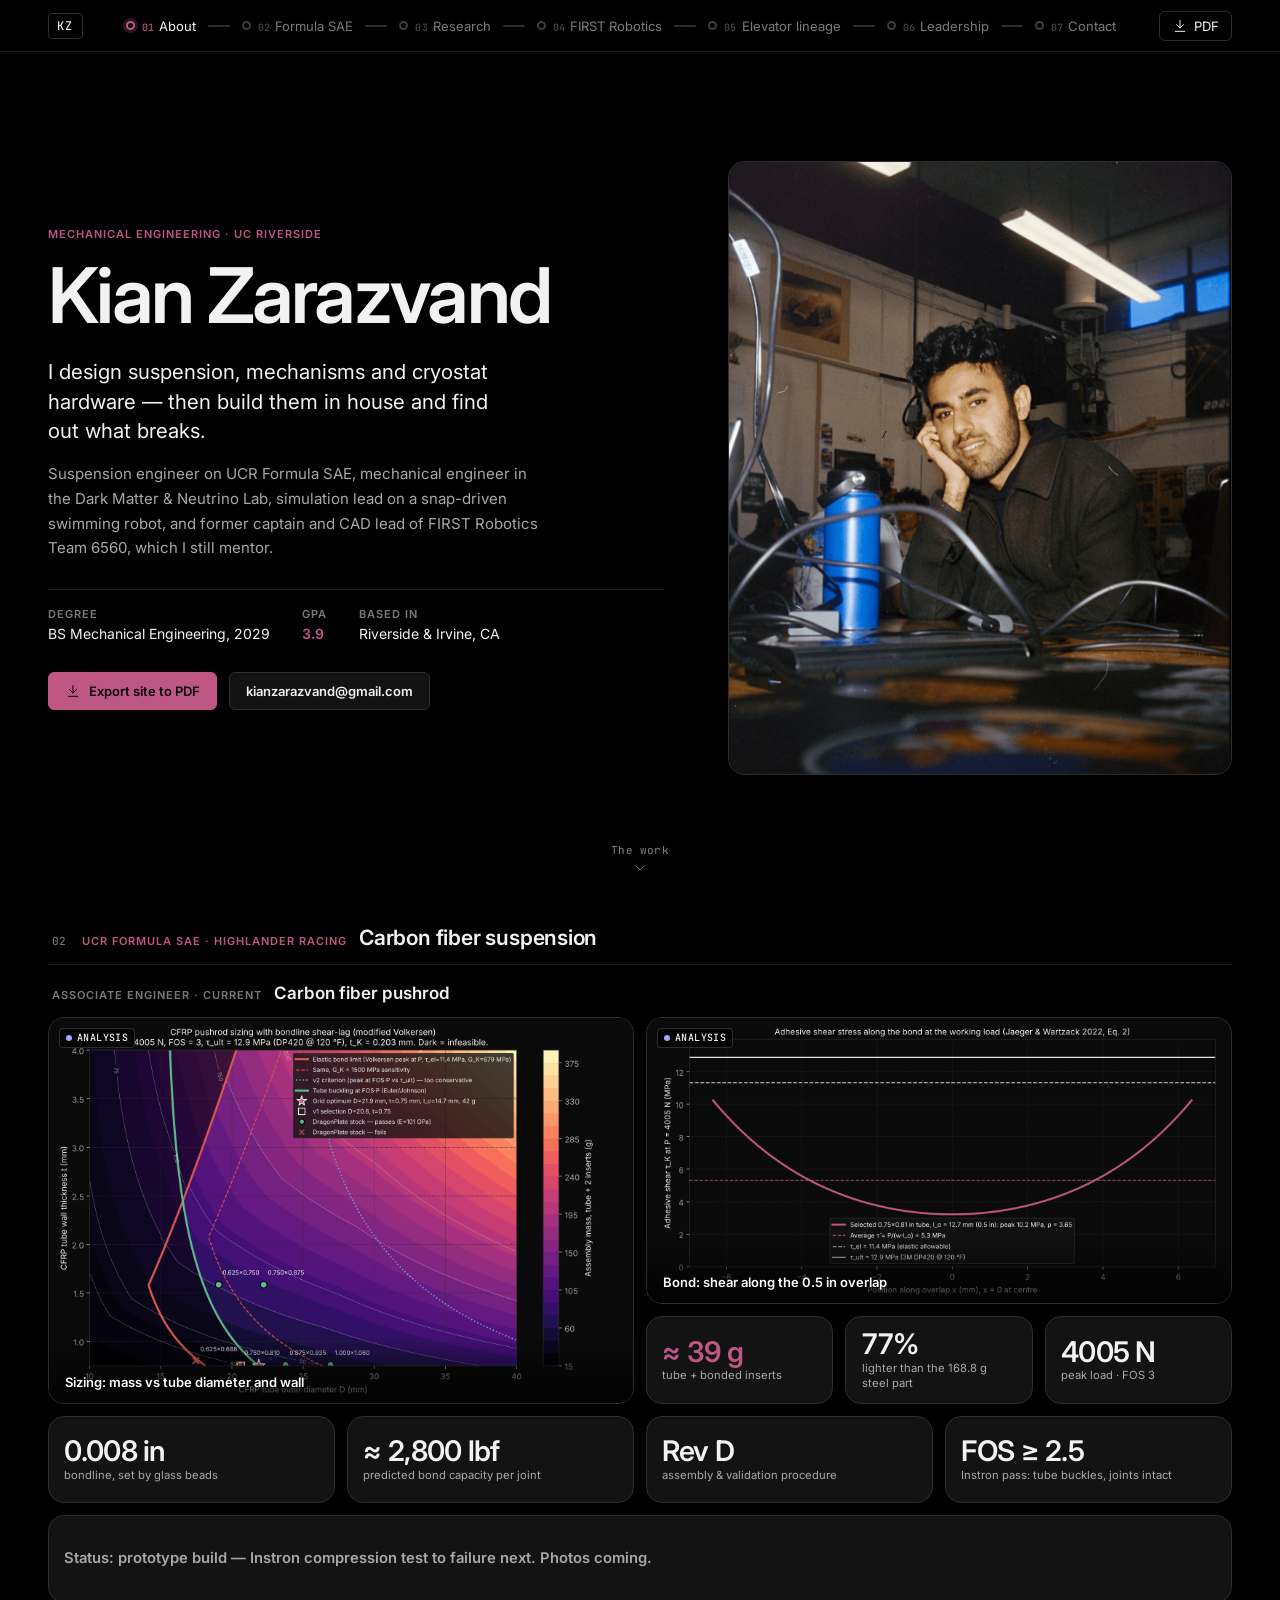
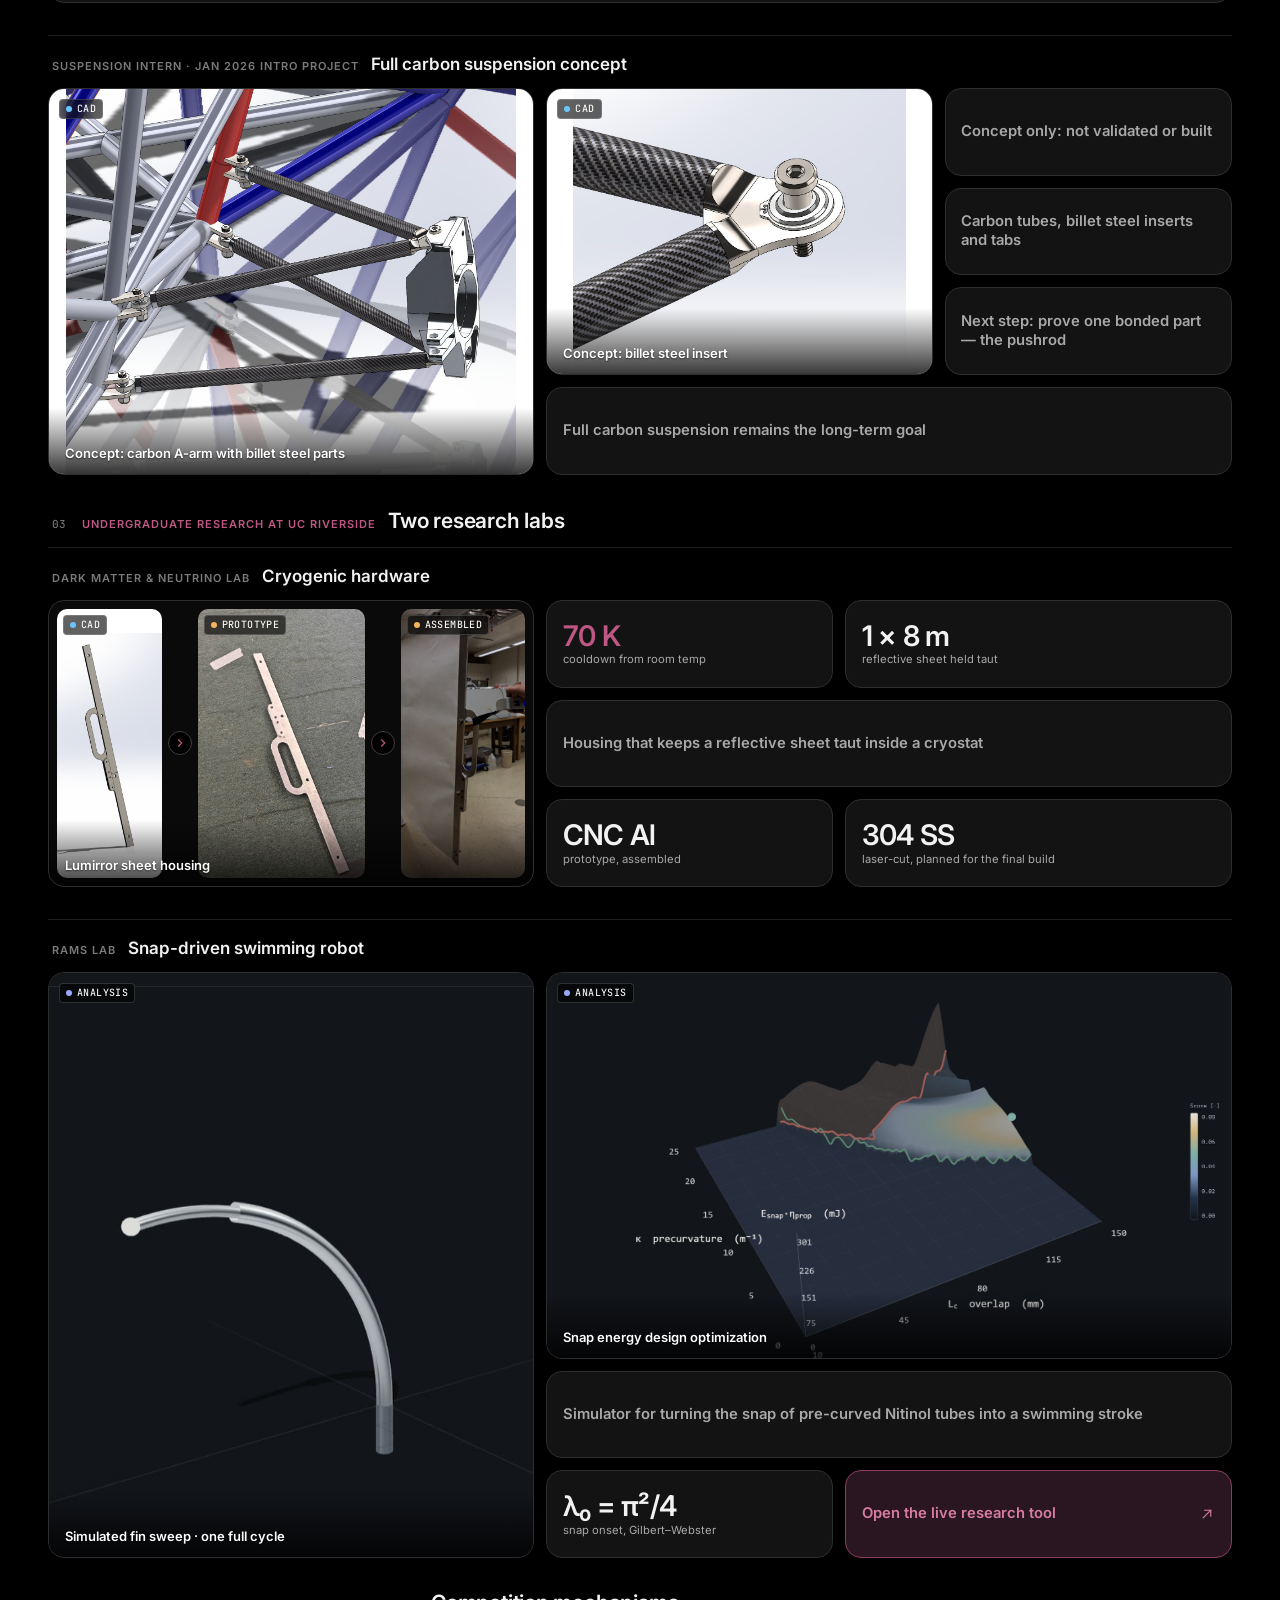
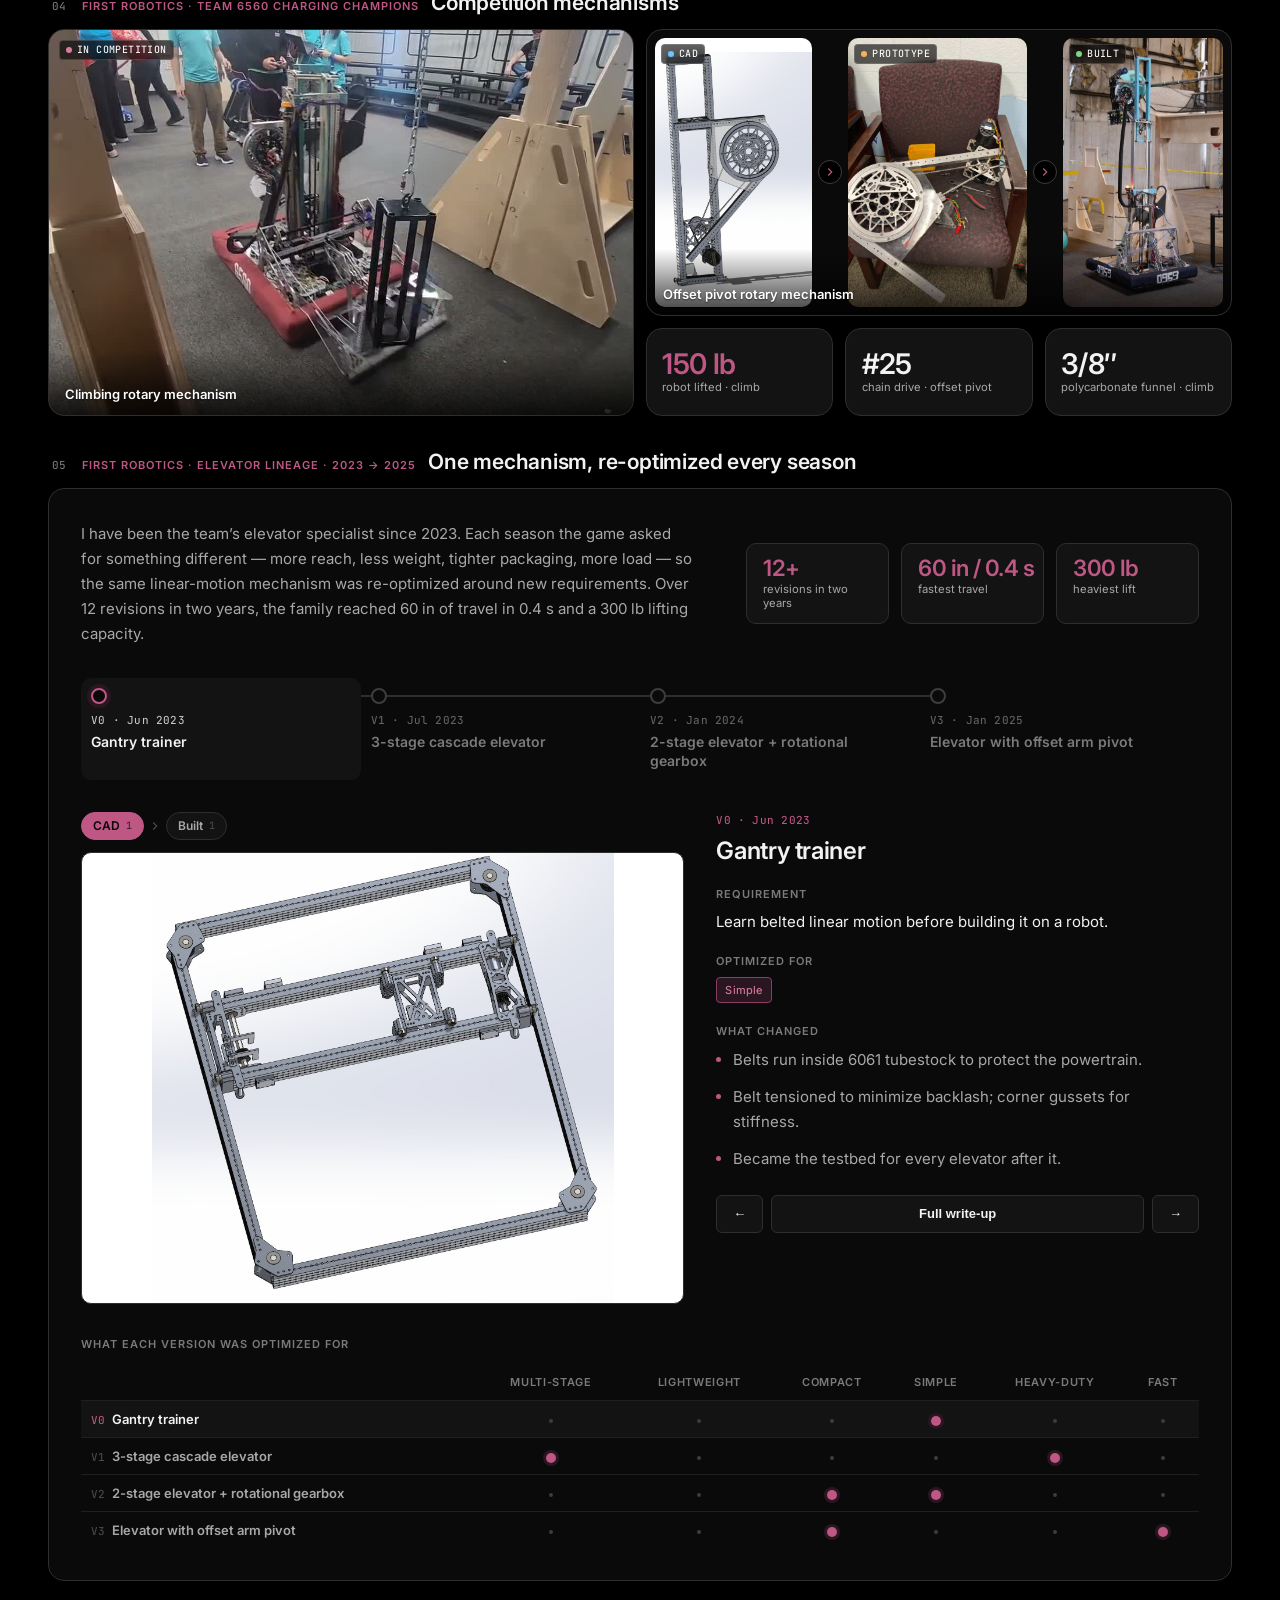
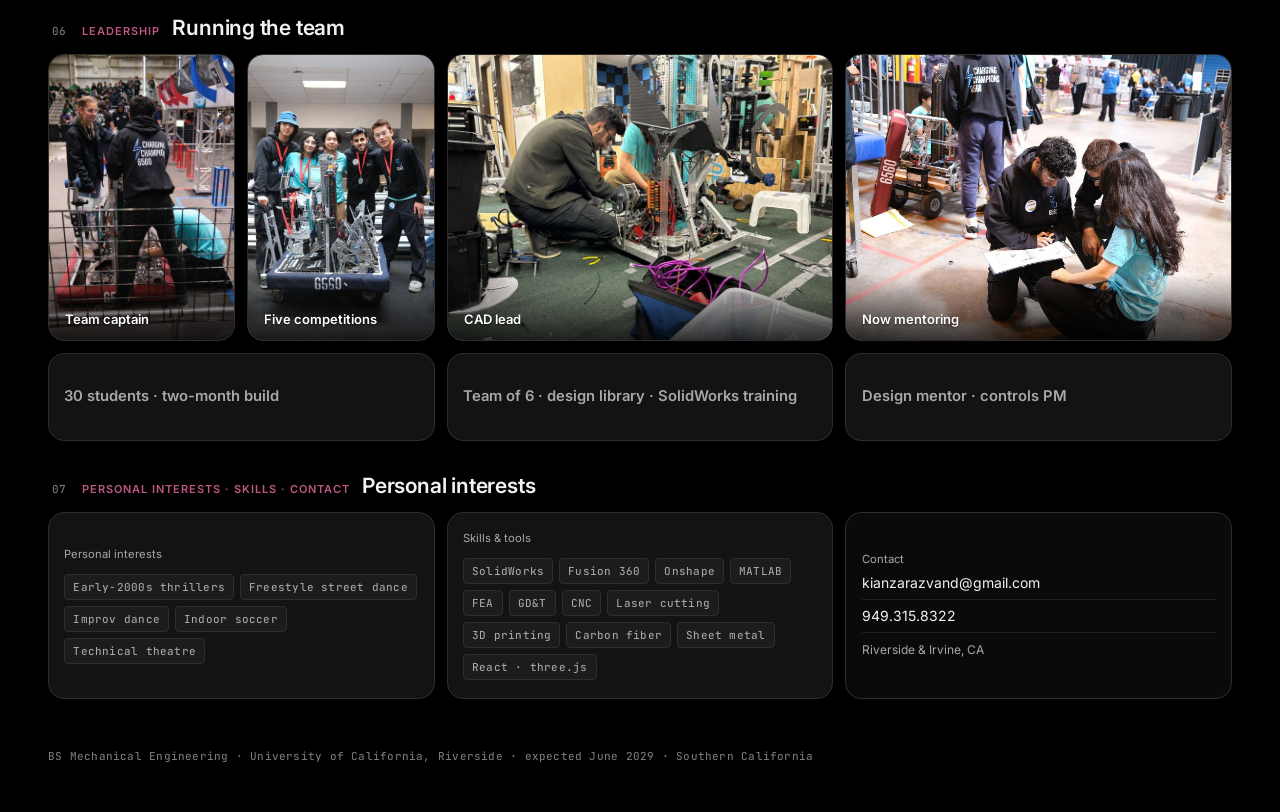
==== index.html @ f380195e "FSAE: separate the current pushrod from the intern concept - Pushrod (Associate Engineer, current) l" ====
<!doctype html>
<html lang="en">
<head>
<meta charset="utf-8">
<meta name="viewport" content="width=device-width, initial-scale=1">
<title>Kian Zarazvand — Mechanical Engineering</title>
<meta name="description" content="Mechanical engineering portfolio of Kian Zarazvand — Formula SAE suspension, FIRST Robotics mechanisms, cryostat hardware and concentric tube robot simulation.">
<meta property="og:title" content="Kian Zarazvand — Mechanical Engineering">
<meta property="og:description" content="Suspension, mechanisms and cryostat hardware, designed and built in house.">
<meta property="og:image" content="images/wigglegram.jpg">
<link rel="preconnect" href="https://fonts.googleapis.com">
<link rel="preconnect" href="https://fonts.gstatic.com" crossorigin>
<link rel="stylesheet" href="https://fonts.googleapis.com/css2?family=Inter:wght@400;450;600&family=JetBrains+Mono:wght@400;450&display=swap">
<link rel="stylesheet" href="styles.css?v=14">
</head>
<body>

<header class="nav">
  <a class="nav__brand mono" href="#top">KZ</a>
  <nav class="route" aria-label="Sections of this page">
    <ol class="route__stops" id="route-stops"></ol>
  </nav>
  <a class="nav__cta" href="Kian-Zarazvand-Portfolio.pdf" download>
    <svg class="icon" viewBox="0 0 24 24" aria-hidden="true"><path d="M12 4v11"/><path d="m7 10 5 5 5-5"/><path d="M5 20h14"/></svg>PDF
  </a>
</header>

<section class="intro" id="top">
  <div class="intro__text">
    <p class="eyebrow eyebrow--accent">Mechanical engineering · UC Riverside</p>
    <h1 class="display-xl">Kian Zarazvand</h1>
    <p class="intro__lead">I design suspension, mechanisms and cryostat hardware — then build them in house and find out what breaks.</p>
    <p class="intro__body">Suspension engineer on UCR Formula SAE, mechanical engineer in the Dark Matter &amp; Neutrino Lab, simulation lead on a snap-driven swimming robot, and former captain and CAD lead of FIRST Robotics Team 6560, which I still mentor.</p>
    <dl class="intro__facts">
      <div><dt>Degree</dt><dd>BS Mechanical Engineering, 2029</dd></div>
      <div><dt>GPA</dt><dd>3.9</dd></div>
      <div><dt>Based in</dt><dd>Riverside &amp; Irvine, CA</dd></div>
    </dl>
    <div class="intro__actions">
      <a class="btn btn--accent" href="Kian-Zarazvand-Portfolio.pdf" download>
        <svg class="icon" viewBox="0 0 24 24" aria-hidden="true"><path d="M12 4v11"/><path d="m7 10 5 5 5-5"/><path d="M5 20h14"/></svg>Export site to PDF
      </a>
      <a class="btn" href="mailto:kianzarazvand@gmail.com">kianzarazvand@gmail.com</a>
    </div>
  </div>
  <figure class="intro__photo">
    <img src="images/wigglegram.jpg" alt="Kian Zarazvand leaning on a lab bench in the team shop" fetchpriority="high">
  </figure>
  <a class="intro__scroll" href="#fsae" aria-label="Scroll to the work">
    <span class="mono">The work</span>
    <svg class="icon" viewBox="0 0 24 24" aria-hidden="true"><path d="m6 9 6 6 6-6"/></svg>
  </a>
</section>

<main class="page" id="boards"></main>

<footer class="footer mono">BS Mechanical Engineering · University of California, Riverside · expected June 2029 · Southern California</footer>

<div class="scrim" id="scrim" hidden>
  <div class="sheet" role="dialog" aria-modal="true" aria-labelledby="sheet-title">
    <button type="button" class="sheet__close" id="sheet-close" aria-label="Close">
      <svg class="icon" viewBox="0 0 24 24" aria-hidden="true"><path d="M6 6l12 12"/><path d="M18 6 6 18"/></svg>
    </button>
    <div class="sheet__head">
      <p class="eyebrow eyebrow--accent" id="sheet-eyebrow"></p>
      <h2 class="display-lg" id="sheet-title"></h2>
      <p class="mono sheet__meta" id="sheet-meta"></p>
    </div>
    <div class="gallery">
      <div class="media media--lg" id="sheet-media"></div>
      <div class="gallery__strip" id="sheet-thumbs" hidden></div>
      <p class="mono gallery__count" id="sheet-count"></p>
    </div>
    <p class="body sheet__lead" id="sheet-lead"></p>
    <a class="btn sheet__link" id="sheet-link" target="_blank" rel="noopener" hidden>Open the live tool<svg class="icon" viewBox="0 0 24 24" aria-hidden="true"><path d="M7 17 17 7"/><path d="M9 7h8v8"/></svg></a>
    <div class="sheet__cols">
      <div>
        <p class="eyebrow sheet__label" id="sheet-label-a">Design elements</p>
        <ul class="bullets" id="sheet-design"></ul>
      </div>
      <div>
        <p class="eyebrow sheet__label" id="sheet-label-b">Functionality</p>
        <ul class="bullets" id="sheet-function"></ul>
      </div>
    </div>
    <ul class="chips chips--footer" id="sheet-tags"></ul>
  </div>
</div>

<script src="data.js?v=14"></script>
<script src="script.js?v=14"></script>
</body>
</html>
---- styles.css ----
/* Vault — design tokens */
:root {
  --bg-000: #000000;
  --bg-100: #0a0a0a;
  --bg-200: #131313;
  --bg-300: #1c1c1c;
  --bg-400: #242424;
  --line-100: #1f1f1f;
  --line-200: #2e2e2e;
  --line-300: #3d3d3d;
  --ink-100: #f2f2f2;
  --ink-200: #a8a8a8;
  --ink-300: #7a7a7a;
  --ink-400: #4a4a4a;
  --accent-100: #be5784;
  --accent-200: #d77ca1;
  --accent-300: #8c3c60;
  --accent-050: #2a1620;
  --on-accent: #0b0409;

  --space-1: 4px;
  --space-2: 8px;
  --space-3: 12px;
  --space-4: 16px;
  --space-5: 24px;
  --space-6: 32px;
  --space-8: 48px;
  --space-10: 64px;

  --radius-sm: 4px;
  --radius-md: 6px;
  --radius-lg: 10px;
  --radius-xl: 16px;
  --radius-full: 999px;

  --shadow-pop: 0 8px 24px rgba(0, 0, 0, 0.6);

  --sans: Inter, ui-sans-serif, system-ui, -apple-system, "Segoe UI", sans-serif;
  --mono: "JetBrains Mono", ui-monospace, SFMono-Regular, Menlo, monospace;

  --nav-h: 52px;
  --gap: 12px;
  --cols: 12;
}

*, *::before, *::after { box-sizing: border-box; }

html { color-scheme: dark; scroll-behavior: smooth; scroll-padding-top: calc(var(--nav-h) + var(--space-4)); }

body {
  margin: 0;
  background: var(--bg-000);
  color: var(--ink-100);
  font-family: var(--sans);
  -webkit-font-smoothing: antialiased;
}

/* Type scale */
.display-xl { font-size: 56px; line-height: 58px; font-weight: 600; letter-spacing: -0.03em; margin: 0; }
.display-lg { font-size: 40px; line-height: 44px; font-weight: 600; letter-spacing: -0.025em; margin: 0; }
.h2 { font-size: 21px; line-height: 28px; font-weight: 600; letter-spacing: -0.01em; margin: 0; }
.body { font-size: 15px; line-height: 25px; font-weight: 400; margin: 0; }
.caption { font-size: 12px; line-height: 18px; color: var(--ink-200); margin: 0; }
.mono { font-family: var(--mono); font-size: 11px; line-height: 16px; font-weight: 450; letter-spacing: 0.02em; }

.eyebrow {
  font-size: 11px;
  line-height: 16px;
  font-weight: 600;
  letter-spacing: 0.09em;
  text-transform: uppercase;
  color: var(--ink-300);
  margin: 0;
}
.eyebrow--accent { color: var(--accent-100); }

a { color: var(--accent-100); }
a:hover { color: var(--accent-200); }

:is(a, button):focus-visible {
  outline: none;
  box-shadow: 0 0 0 2px var(--accent-100);
}

/* Nav */
.nav {
  position: sticky;
  top: 0;
  z-index: 40;
  height: var(--nav-h);
  display: flex;
  align-items: center;
  gap: var(--space-5);
  padding: 0 var(--space-8);
  background: rgba(0, 0, 0, 0.82);
  backdrop-filter: blur(12px);
  -webkit-backdrop-filter: blur(12px);
  border-bottom: 1px solid var(--line-100);
}
.nav__brand {
  color: var(--ink-100);
  text-decoration: none;
  font-size: 12px;
  letter-spacing: 0.12em;
  border: 1px solid var(--line-200);
  border-radius: var(--radius-sm);
  padding: var(--space-1) var(--space-2);
  flex-shrink: 0;
}
.nav__brand:hover { color: var(--accent-200); border-color: var(--line-300); }
.nav__links { display: flex; gap: var(--space-1); overflow-x: auto; scrollbar-width: none; flex: 1; }
.nav__links::-webkit-scrollbar { display: none; }
.nav__link {
  font-size: 13px;
  line-height: 20px;
  color: var(--ink-200);
  text-decoration: none;
  padding: var(--space-1) var(--space-3);
  border-radius: var(--radius-md);
  white-space: nowrap;
  transition: background 120ms ease-out, color 120ms ease-out;
}
.nav__link:hover { color: var(--ink-100); background: var(--bg-300); }
.nav__link[aria-current="true"] { color: var(--ink-100); background: var(--bg-200); }
.nav__cta {
  font-size: 13px;
  line-height: 20px;
  color: var(--ink-100);
  text-decoration: none;
  padding: var(--space-1) var(--space-3);
  border: 1px solid var(--line-200);
  border-radius: var(--radius-md);
  flex-shrink: 0;
}
.nav__cta:hover { color: var(--ink-100); border-color: var(--accent-100); }


/* Intro — the front page is just the About: text and the wigglegram,
   filling the first screen. The bento boards start below the fold. */
.intro {
  position: relative;
  min-height: calc(100svh - var(--nav-h));
  max-width: 1500px;
  margin: 0 auto;
  padding: var(--space-8) var(--space-8) var(--space-10);
  display: grid;
  grid-template-columns: minmax(0, 1.1fr) minmax(0, 0.9fr);
  align-items: center;
  gap: var(--space-10);
}
.intro__text { display: flex; flex-direction: column; gap: var(--space-4); max-width: 620px; }
.intro .display-xl { font-size: clamp(44px, 6vw, 84px); line-height: 0.98; letter-spacing: -0.035em; }
.intro__lead { margin: var(--space-2) 0 0; font-size: clamp(18px, 1.6vw, 22px); line-height: 1.45; color: var(--ink-100); max-width: 34ch; }
.intro__body { margin: 0; font-size: 15px; line-height: 1.65; color: var(--ink-200); max-width: 56ch; }
.intro__facts {
  display: flex;
  flex-wrap: wrap;
  gap: var(--space-2) var(--space-6);
  margin: var(--space-3) 0 0;
  padding-top: var(--space-4);
  border-top: 1px solid var(--line-100);
}
.intro__facts dt { font-size: 11px; line-height: 16px; letter-spacing: 0.09em; text-transform: uppercase; color: var(--ink-300); font-weight: 600; }
.intro__facts dd { margin: 2px 0 0; font-size: 14px; line-height: 20px; }
.intro__facts div:nth-child(2) dd { color: var(--accent-100); font-weight: 600; }
.intro__actions { display: flex; flex-wrap: wrap; gap: var(--space-3); margin-top: var(--space-3); }

.intro__photo {
  margin: 0;
  justify-self: end;
  width: 100%;
  max-width: 520px;
  aspect-ratio: 1151 / 1400;
  max-height: calc(100svh - var(--nav-h) - 2 * var(--space-8));
  border: 1px solid var(--line-200);
  border-radius: var(--radius-xl);
  overflow: hidden;
  background: var(--bg-200);
}
.intro__photo img { width: 100%; height: 100%; object-fit: cover; display: block; }

.intro__scroll {
  position: absolute;
  left: 50%;
  bottom: var(--space-5);
  transform: translateX(-50%);
  display: flex;
  flex-direction: column;
  align-items: center;
  gap: 2px;
  color: var(--ink-300);
  text-decoration: none;
}
.intro__scroll:hover { color: var(--ink-100); }
.intro__scroll .icon { stroke: currentColor; animation: nudge 1.8s ease-in-out infinite; }
@keyframes nudge { 0%, 100% { transform: none; } 50% { transform: translateY(4px); } }

.btn {
  display: inline-flex;
  align-items: center;
  gap: var(--space-2);
  font-size: 13px;
  line-height: 20px;
  font-weight: 600;
  color: var(--ink-100);
  text-decoration: none;
  padding: var(--space-2) var(--space-4);
  border: 1px solid var(--line-200);
  border-radius: var(--radius-md);
  background: var(--bg-200);
  transition: background 120ms ease-out, border-color 120ms ease-out;
}
.btn:hover { color: var(--ink-100); background: var(--bg-300); border-color: var(--line-300); }
.btn--accent { background: var(--accent-100); border-color: var(--accent-100); color: var(--on-accent); }
.btn--accent:hover { background: var(--accent-200); border-color: var(--accent-200); color: var(--on-accent); }
.btn--accent .icon { stroke: var(--on-accent); }
.nav__cta { display: inline-flex; align-items: center; gap: 6px; }


/* Route — a map of the whole page in the header. Every stop is labeled and
   joined by a line; passed stops fill with the accent, the current one is
   bright. It reads as stops on one scroll, not separate pages. */
.nav { justify-content: space-between; }
.route { flex: 1; min-width: 0; display: flex; justify-content: center; }
.route__stops {
  display: flex;
  align-items: center;
  list-style: none;
  margin: 0;
  padding: 0 var(--space-1);
  overflow-x: auto;
  scrollbar-width: none;
  max-width: 100%;
}
.route__stops::-webkit-scrollbar { display: none; }
/* when the line doesn't fit, it scrolls sideways — fade the edges to show it */
.route__stops.is-overflowing {
  -webkit-mask-image: linear-gradient(to right, transparent, #000 16px, #000 calc(100% - 28px), transparent);
          mask-image: linear-gradient(to right, transparent, #000 16px, #000 calc(100% - 28px), transparent);
}
@media (max-width: 1100px) {
  .route__stops li + li::before { width: 14px; margin: 0 5px; }
}
.route__stops li { display: flex; align-items: center; flex-shrink: 0; }
/* connector from the previous stop */
.route__stops li + li::before {
  content: "";
  width: 22px;
  height: 2px;
  margin: 0 8px;
  border-radius: 2px;
  background: var(--line-200);
  transition: background 200ms ease-out;
}
.route__stops li.is-passed + li.is-passed::before { background: var(--accent-100); }
.route__stop {
  display: flex;
  align-items: center;
  gap: 7px;
  padding: 6px 4px;
  border-radius: var(--radius-md);
  color: var(--ink-300);
  text-decoration: none;
  white-space: nowrap;
  transition: color 160ms ease-out;
}
.route__stop:hover { color: var(--ink-100); }
.route__dot {
  width: 9px;
  height: 9px;
  flex-shrink: 0;
  border-radius: var(--radius-full);
  border: 2px solid var(--line-300);
  background: var(--bg-000);
  transition: border-color 160ms ease-out, background 160ms ease-out, box-shadow 160ms ease-out;
}
.is-passed .route__dot { border-color: var(--accent-100); background: var(--accent-100); }
.route__stop[aria-current] { color: var(--ink-100); }
.route__stop[aria-current] .route__dot { background: var(--bg-000); box-shadow: 0 0 0 3px var(--accent-050); }
.route__label { display: flex; align-items: baseline; gap: 5px; font-size: 13px; line-height: 20px; }
.route__num { font-size: 10px; color: var(--ink-400); }
.route__stop[aria-current] .route__num { color: var(--accent-100); }

.board__num { color: var(--ink-300); margin-right: var(--space-1); }

/* Page and boards */
.page {
  padding: var(--space-5) var(--space-8) var(--space-8);
  max-width: 1500px;
  margin: 0 auto;
  display: flex;
  flex-direction: column;
  gap: var(--space-6);
}

.board { container-type: inline-size; scroll-margin-top: calc(var(--nav-h) + var(--space-3)); }
.board__head {
  display: flex;
  align-items: baseline;
  gap: var(--space-3);
  padding: 0 var(--space-1) var(--space-3);
}

/* The bento: square cells, 12 across; tiles span --w × --h cells. */
.bento {
  display: grid;
  grid-template-columns: repeat(var(--cols), minmax(0, 1fr));
  grid-auto-rows: calc((100cqw - (var(--cols) - 1) * var(--gap)) / var(--cols));
  grid-auto-flow: dense;
  gap: var(--gap);
}

.tile {
  grid-column: span var(--w);
  grid-row: span var(--h);
  position: relative;
  overflow: hidden;
  min-width: 0;
  min-height: 0;
  border: 1px solid var(--line-200);
  border-radius: var(--radius-xl);
  background: var(--bg-200);
  color: inherit;
  font: inherit;
  text-align: left;
  padding: 0;
  margin: 0;
  transition: border-color 120ms ease-out, transform 160ms ease-out;
}
button.tile { cursor: pointer; }
button.tile:hover { border-color: var(--line-300); transform: translateY(-1px); }
button.tile:active { transform: none; }

/* Image tiles — the image fills the tile; tile spans are chosen to match its
   aspect ratio, and CAD renders use contain on white so nothing is clipped. */
.tile--img img, .tile__video {
  position: absolute;
  inset: 0;
  width: 100%;
  height: 100%;
  object-fit: cover;
  display: block;
}
.tile__label {
  position: absolute;
  left: 0; right: 0; bottom: 0;
  padding: 36px var(--space-4) var(--space-3);
  font-size: 13px;
  line-height: 18px;
  font-weight: 600;
  color: #fff;
  background: linear-gradient(to top, rgba(0, 0, 0, 0.78), rgba(0, 0, 0, 0));
  text-shadow: 0 1px 2px rgba(0, 0, 0, 0.6);
  pointer-events: none;
}
.media__play {
  position: absolute;
  inset: 0;
  margin: auto;
  width: 44px;
  height: 44px;
  padding: 11px 9px 11px 13px;
  border-radius: var(--radius-full);
  background: rgba(0, 0, 0, 0.66);
  border: 1px solid rgba(255, 255, 255, 0.25);
  fill: #fff;
  pointer-events: none;
}

/* Text-ish tiles */
.tile--stat, .tile--text, .tile--chips, .tile--contact, .tile--name {
  display: flex;
  flex-direction: column;
  justify-content: center;
  padding: clamp(8px, 1.3cqw, 16px);
  gap: 2px;
}
.tile__figure {
  font-size: clamp(22px, 2.4cqw, 40px);
  line-height: 1.05;
  font-weight: 600;
  letter-spacing: -0.025em;
  white-space: nowrap;
}
.tile--accent .tile__figure { color: var(--accent-100); }
.tile__caption { font-size: clamp(11px, 0.95cqw, 12px); line-height: 1.3; color: var(--ink-200); }
.tile--text > span {
  font-size: clamp(13px, 1.25cqw, 17px);
  line-height: 1.3;
  font-weight: 600;
  color: var(--ink-200);
}
.tile--chips { gap: var(--space-3); }
.tile--chips .chips { gap: 6px; }

.tile--name {
  background: var(--bg-100);
  padding: var(--space-6);
  gap: var(--space-3);
}
.tile--name .display-xl { font-size: clamp(30px, 4.2cqw, 60px); line-height: 1.02; }
.tile__line { color: var(--ink-200); max-width: 44ch; font-size: clamp(13px, 1.1cqw, 15px); line-height: 1.55; }

.tile--contact { background: var(--bg-100); }
.tile--contact a {
  font-size: 14px;
  line-height: 20px;
  color: var(--ink-100);
  text-decoration: none;
  border-bottom: 1px solid var(--line-100);
  padding: 4px 0 6px;
  word-break: break-word;
}
.tile--contact a:hover { color: var(--accent-200); }
.tile--contact .caption { padding-top: 6px; }

/* Chips */
.chips { display: flex; flex-wrap: wrap; gap: var(--space-2); list-style: none; margin: 0; padding: 0; font-family: var(--mono); }
.chip {
  font-size: 11px;
  line-height: 16px;
  font-weight: 450;
  letter-spacing: 0.02em;
  color: var(--ink-200);
  background: var(--bg-200);
  border: 1px solid var(--line-200);
  padding: var(--space-1) var(--space-2);
  border-radius: var(--radius-sm);
}
.tile--chips .chip { background: var(--bg-300); }
.chips--footer { margin-top: var(--space-6); padding-top: var(--space-4); border-top: 1px solid var(--line-100); }

.footer {
  max-width: 1500px;
  margin: 0 auto;
  padding: 0 var(--space-8) var(--space-8);
  color: var(--ink-300);
}

/* Modal media */
.media {
  position: relative;
  border: 1px solid var(--line-100);
  border-radius: var(--radius-lg);
  background: var(--bg-000);
  display: flex;
  flex-direction: column;
  align-items: center;
  justify-content: center;
  gap: var(--space-2);
  overflow: hidden;
}
.media--lg { min-height: 240px; max-height: 62vh; aspect-ratio: 16 / 10; margin-top: var(--space-5); }
.media--lg img, .media--lg video { width: 100%; height: 100%; object-fit: contain; display: block; background: var(--bg-000); }
.media__glyph { width: 36px; height: 36px; fill: none; stroke: var(--ink-400); stroke-width: 1.5; stroke-linecap: square; }
.media__label { font-family: var(--mono); font-size: 11px; line-height: 16px; letter-spacing: 0.02em; color: var(--ink-300); text-align: center; }

/* Modal */
.scrim {
  position: fixed;
  inset: 0;
  background: rgba(0, 0, 0, 0.72);
  display: flex;
  align-items: center;
  justify-content: center;
  padding: var(--space-8);
  z-index: 50;
}
.scrim[hidden] { display: none; }

.sheet {
  position: relative;
  width: 86%;
  max-width: 1040px;
  max-height: 88vh;
  overflow-y: auto;
  background: var(--bg-100);
  border: 1px solid var(--line-200);
  border-radius: var(--radius-xl);
  box-shadow: var(--shadow-pop);
  padding: 40px;
  animation: pop 200ms ease-out;
}
@keyframes pop {
  from { opacity: 0; transform: translateY(4px); }
  to { opacity: 1; transform: none; }
}
@media (prefers-reduced-motion: reduce) {
  html { scroll-behavior: auto; }
  .sheet { animation: none; }
  .tile, .nav__link, .route__dot, .route__stop, .route__stops li::before { transition: none; }
  .intro__scroll .icon { animation: none; }
}

.sheet__close {
  position: sticky;
  top: 0;
  float: right;
  margin: -8px -8px 0 0;
  width: 34px;
  height: 34px;
  border-radius: var(--radius-md);
  border: 1px solid var(--line-200);
  background: var(--bg-200);
  display: flex;
  align-items: center;
  justify-content: center;
  cursor: pointer;
  z-index: 2;
}
.sheet__close:hover { background: var(--bg-300); border-color: var(--line-300); }
.icon { width: 16px; height: 16px; fill: none; stroke: var(--ink-100); stroke-width: 1.5; stroke-linecap: square; }

.sheet__head { padding-right: var(--space-8); }
.sheet__head .display-lg { margin-top: var(--space-3); }
.sheet__meta { margin: var(--space-2) 0 0; color: var(--ink-300); }
.sheet__lead { margin-top: var(--space-5); max-width: 72ch; }
.sheet__cols { display: grid; grid-template-columns: 1fr 1fr; gap: var(--space-6); margin-top: var(--space-6); }
.sheet__label { padding-bottom: var(--space-2); border-bottom: 1px solid var(--line-100); }

/* Gallery */
.gallery__strip { display: flex; gap: var(--space-2); margin-top: var(--space-3); overflow-x: auto; padding-bottom: var(--space-1); scrollbar-width: thin; }
.gallery__strip[hidden] { display: none; }
.thumb {
  position: relative;
  flex: 0 0 auto;
  width: 92px;
  height: 64px;
  padding: 0;
  border: 1px solid var(--line-200);
  border-radius: var(--radius-md);
  background: var(--bg-000);
  overflow: hidden;
  cursor: pointer;
  opacity: 0.6;
  transition: opacity 120ms ease-out, border-color 120ms ease-out;
}
.thumb img { width: 100%; height: 100%; object-fit: cover; display: block; }
.thumb .media__play { width: 24px; height: 24px; padding: 6px 4px 6px 7px; }
.thumb:hover { opacity: 1; border-color: var(--line-300); }
.thumb[aria-current="true"] { opacity: 1; border-color: var(--accent-100); }
.gallery__count { margin: var(--space-2) 0 0; color: var(--ink-400); }

.bullets { list-style: none; margin: var(--space-3) 0 0; padding: 0; display: flex; flex-direction: column; gap: var(--space-3); }
.bullets li { display: flex; gap: var(--space-3); align-items: flex-start; font-size: 15px; line-height: 25px; color: var(--ink-200); }
.bullets li::before {
  content: "";
  width: 5px; height: 5px;
  border-radius: var(--radius-full);
  background: var(--accent-100);
  margin-top: 10px;
  flex-shrink: 0;
}

/* Stage chips — every photo is labeled with where it sits in the
   engineering process: Analysis · CAD · Prototype · Built · In competition. */
.stage {
  display: inline-flex;
  align-items: center;
  gap: 5px;
  font-family: var(--mono);
  font-size: 10px;
  line-height: 14px;
  font-weight: 450;
  letter-spacing: 0.04em;
  text-transform: uppercase;
  color: #fff;
  background: rgba(0, 0, 0, 0.62);
  border: 1px solid rgba(255, 255, 255, 0.16);
  padding: 2px 6px;
  border-radius: var(--radius-sm);
  backdrop-filter: blur(6px);
  -webkit-backdrop-filter: blur(6px);
  white-space: nowrap;
  pointer-events: none;
}
.stage::before { content: ""; width: 6px; height: 6px; border-radius: 50%; background: var(--stage-c, #fff); }
.stage--analysis  { --stage-c: #9aa7ff; }
.stage--cad       { --stage-c: #6cc4ff; }
.stage--prototype { --stage-c: #f2b45a; }
.stage--built     { --stage-c: #7fd38a; }
.stage--field     { --stage-c: var(--accent-200); }
.stage--corner { position: absolute; top: 10px; left: 10px; z-index: 2; }

/* Process tile — a mechanism's progression, left to right. Each step's width
   follows its image's aspect ratio, so steps sit at equal height uncropped. */
.tile--process { background: var(--bg-100); }
.process {
  position: absolute;
  inset: 8px 8px 8px 8px;
  display: flex;
  gap: 18px;
}
.process__step {
  position: relative;
  flex-basis: 0;
  min-width: 0;
  border-radius: 10px;
  overflow: hidden;
  background: var(--bg-000);
}
.process__step.is-white { background: #fff; }
.process__step img { position: absolute; inset: 0; width: 100%; height: 100%; object-fit: cover; display: block; }
.process__step.is-white img { object-fit: contain; }
.process__step .stage { position: absolute; top: 6px; left: 6px; }
.process__step.is-pending {
  background: repeating-linear-gradient(135deg, var(--bg-200) 0 8px, var(--bg-100) 8px 16px);
  border: 1px dashed var(--line-300);
}
.process__pending {
  position: absolute;
  inset: auto 8px 44px 8px;
  display: flex;
  flex-direction: column;
  gap: 2px;
  font-size: 12px;
  line-height: 16px;
  color: var(--ink-200);
}
.process__pending .mono { font-size: 10px; color: var(--ink-300); text-transform: uppercase; letter-spacing: 0.06em; }
.process__arrow {
  position: relative;
  flex: 0 0 0;
  align-self: center;
  z-index: 2;
}
.process__arrow svg {
  position: absolute;
  top: 0;
  left: 0;
  transform: translate(-50%, -50%);
  width: 24px;
  height: 24px;
  padding: 4px;
  border-radius: 50%;
  background: var(--bg-000);
  border: 1px solid var(--line-300);
  fill: none;
  stroke: var(--accent-100);
  stroke-width: 2;
}
.tile--process .tile__label { border-radius: 0 0 var(--radius-xl) var(--radius-xl); }
button.tile--process:hover .process__arrow svg { border-color: var(--accent-100); }

/* Labeled groups inside one board (e.g. two labs under Research) */
.subgroup + .subgroup { margin-top: var(--space-6); }
.subgroup__head { display: flex; align-items: baseline; gap: var(--space-3); padding: 0 var(--space-1) var(--space-3); border-top: 1px solid var(--line-100); padding-top: var(--space-4); }
.subgroup:first-child .subgroup__head { border-top: 0; padding-top: 0; }
.subgroup__title { margin: 0; font-size: 17px; line-height: 24px; font-weight: 600; }

/* Link tile — opens an external page */
.tile--link { flex-direction: row; align-items: center; justify-content: space-between; gap: var(--space-3); text-decoration: none; background: var(--accent-050); border-color: var(--accent-300); }
.tile--link > span { color: var(--accent-200); }
.tile--link .icon { stroke: var(--accent-200); width: 18px; height: 18px; }
a.tile--link:hover { border-color: var(--accent-100); transform: translateY(-1px); }
.sheet__link { margin-top: var(--space-4); }
.sheet__link[hidden] { display: none; }
.sheet__link .icon { width: 14px; height: 14px; }

/* Elevator lineage */
.lineage {
  border: 1px solid var(--line-200);
  border-radius: var(--radius-xl);
  background: var(--bg-100);
  padding: var(--space-6);
  display: flex;
  flex-direction: column;
  gap: var(--space-6);
}
.lineage__top { display: grid; grid-template-columns: minmax(0, 1.4fr) minmax(0, 1fr); gap: var(--space-6); align-items: center; }
.lineage__intro { color: var(--ink-200); max-width: 68ch; }
.lineage__stats { display: grid; grid-template-columns: repeat(3, minmax(0, 1fr)); gap: var(--gap); }
.lineage__stat {
  display: flex; flex-direction: column; gap: 2px;
  padding: var(--space-3) var(--space-4);
  border: 1px solid var(--line-200);
  border-radius: var(--radius-lg);
  background: var(--bg-200);
}
.lineage__stat .tile__figure { font-size: clamp(18px, 1.9cqw, 28px); color: var(--accent-100); }

/* version scrubber */
.lineage__track {
  list-style: none;
  margin: 0;
  padding: 0;
  display: grid;
  grid-template-columns: repeat(4, minmax(0, 1fr));
  position: relative;
}
.lineage__track li { position: relative; display: flex; }
.lineage__track li + li::before {          /* connector to previous version */
  content: "";
  position: absolute;
  top: 17px;
  right: calc(100% - 17px);
  width: 100%;
  height: 2px;
  background: var(--line-200);
}
.lineage__track li.is-passed + li.is-passed::before { background: var(--accent-100); }
.lineage__node {
  position: relative;
  z-index: 1;
  display: flex;
  flex-direction: column;
  align-items: flex-start;
  gap: 4px;
  width: 100%;
  padding: 10px 12px 10px 10px;
  border: 0;
  border-radius: var(--radius-lg);
  background: transparent;
  color: var(--ink-300);
  font: inherit;
  text-align: left;
  cursor: pointer;
}
.lineage__node:hover { color: var(--ink-100); }
.lineage__node { overflow: hidden; }
.lineage__progress {
  position: absolute;
  left: 10px; right: 10px; bottom: 0;
  height: 2px;
  border-radius: 2px;
  background: var(--accent-100);
  transform-origin: left;
  transform: scaleX(0);
  opacity: 0;
}
.is-cycling .lineage__node[aria-selected="true"] .lineage__progress {
  opacity: 1;
  animation: lineage-progress var(--dwell, 6000ms) linear forwards;
}
@keyframes lineage-progress { from { transform: scaleX(0); } to { transform: scaleX(1); } }
.lineage__dot {
  width: 16px; height: 16px;
  border-radius: 50%;
  border: 2px solid var(--line-300);
  background: var(--bg-100);
  margin-bottom: 4px;
  transition: background 160ms ease-out, border-color 160ms ease-out, box-shadow 160ms ease-out;
}
.is-passed .lineage__dot { border-color: var(--accent-100); background: var(--accent-100); }
.lineage__node[aria-selected="true"] { color: var(--ink-100); background: var(--bg-200); }
.lineage__node[aria-selected="true"] .lineage__dot { background: var(--bg-100); box-shadow: 0 0 0 4px var(--accent-050); }
.lineage__v { color: inherit; opacity: 0.8; }
.lineage__name { font-size: 14px; line-height: 19px; font-weight: 600; }

/* selected version */
.lineage__panel { display: grid; grid-template-columns: minmax(0, 1.25fr) minmax(0, 1fr); gap: var(--space-6); align-items: start; }
.lineage__media { display: flex; flex-direction: column; gap: var(--space-3); min-width: 0; }
.lineage__stages { display: flex; align-items: center; flex-wrap: wrap; gap: 4px; }
.lineage__stage {
  display: inline-flex; align-items: center; gap: 6px;
  font: inherit; font-size: 12px; line-height: 18px; font-weight: 600;
  color: var(--ink-200);
  background: var(--bg-200);
  border: 1px solid var(--line-200);
  border-radius: var(--radius-full);
  padding: 4px 11px;
  cursor: pointer;
}
.lineage__stage .mono { color: var(--ink-400); font-size: 10px; }
.lineage__stage:hover { color: var(--ink-100); border-color: var(--line-300); }
.lineage__stage[aria-pressed="true"] { color: var(--on-accent); background: var(--accent-100); border-color: var(--accent-100); }
.lineage__stage[aria-pressed="true"] .mono { color: var(--on-accent); opacity: 0.7; }
.lineage__stage-arrow svg, .gallery__arrow svg { width: 14px; height: 14px; fill: none; stroke: var(--ink-400); stroke-width: 2; display: block; }
.lineage__frame {
  aspect-ratio: 4 / 3;
  max-height: 64vh;
  border: 1px solid var(--line-200);
  border-radius: var(--radius-lg);
  overflow: hidden;
  background: var(--bg-000);
}
.lineage__frame.is-white { background: #fff; }
.lineage__frame img, .lineage__frame video { width: 100%; height: 100%; object-fit: contain; display: block; }
.lineage__thumbs { display: flex; gap: var(--space-2); flex-wrap: wrap; }
.lineage__thumbs:empty { display: none; }
.lineage__info { display: flex; flex-direction: column; gap: var(--space-2); min-width: 0; }
.lineage__info .eyebrow { margin-top: var(--space-3); }
.lineage__when { margin: 0; color: var(--accent-100); }
.lineage__title { margin: 0; font-size: 24px; line-height: 30px; font-weight: 600; letter-spacing: -0.015em; }
.lineage__req { margin: 0; font-size: 15px; line-height: 23px; }
.lineage__drivers { display: flex; flex-wrap: wrap; gap: var(--space-2); }
.chip--accent { color: var(--accent-200); border-color: var(--accent-300); background: var(--accent-050); }
.lineage__changes { margin-top: 0; }
.lineage__nav { display: flex; gap: var(--space-2); margin-top: var(--space-4); }
.lineage__open { flex: 1; justify-content: center; }

/* comparison matrix */
.lineage__matrix-wrap { overflow-x: auto; scrollbar-width: thin; }
.lineage__matrix { width: 100%; border-collapse: collapse; min-width: 640px; }
.lineage__matrix caption { text-align: left; padding-bottom: var(--space-3); }
.lineage__matrix th, .lineage__matrix td { padding: 9px 10px; border-top: 1px solid var(--line-100); font-size: 13px; line-height: 18px; }
.lineage__matrix thead th { border-top: 0; color: var(--ink-300); font-weight: 600; font-size: 11px; letter-spacing: 0.06em; text-transform: uppercase; text-align: center; }
.lineage__matrix tbody th { text-align: left; font-weight: 600; color: var(--ink-200); white-space: nowrap; }
.lineage__matrix tbody th .mono { color: var(--ink-400); margin-right: 4px; }
.lineage__matrix td { text-align: center; }
.lineage__matrix tbody tr { cursor: pointer; transition: background 120ms ease-out; }
.lineage__matrix tbody tr:hover { background: var(--bg-200); }
.lineage__matrix tbody tr.is-active { background: var(--bg-200); }
.lineage__matrix tbody tr.is-active th { color: var(--ink-100); }
.lineage__matrix tbody tr.is-active th .mono { color: var(--accent-100); }
.mark, .nomark { display: inline-block; width: 10px; height: 10px; border-radius: 50%; vertical-align: middle; }
.mark { background: var(--accent-100); box-shadow: 0 0 0 3px var(--accent-050); }
.nomark { width: 4px; height: 4px; background: var(--line-300); }

/* Modal: gallery grouped by stage */
.gallery__strip { align-items: flex-end; gap: var(--space-2); }
.gallery__group { display: flex; flex-direction: column; gap: 6px; flex-shrink: 0; }
.gallery__stage { font-family: var(--mono); font-size: 10px; line-height: 14px; letter-spacing: 0.06em; text-transform: uppercase; color: var(--ink-300); }
.gallery__thumbs { display: flex; gap: var(--space-2); }
.gallery__arrow { align-self: flex-end; padding-bottom: 24px; flex-shrink: 0; }
#sheet-media.is-white, #sheet-media.is-white img { background: #fff; }

/* Breakpoints */
@media (max-width: 1100px) {
  .nav { padding: 0 var(--space-5); }
  .page { padding: var(--space-4) var(--space-5) var(--space-6); }
  .footer { padding: 0 var(--space-5) var(--space-6); }
  .intro { padding: var(--space-6) var(--space-5) var(--space-10); gap: var(--space-8); }
  .lineage__top { grid-template-columns: 1fr; }
  .lineage__panel { grid-template-columns: minmax(0, 1.1fr) minmax(0, 1fr); gap: var(--space-5); }
  .sheet { width: 92%; padding: var(--space-6); }
  .scrim { padding: var(--space-5); }
}

/* Phone: two columns. Wide tiles take the full width, others one column;
   each tile keeps its designed aspect ratio so images are never cropped
   differently from desktop. */
@media (max-width: 680px) {
  :root { --gap: 8px; }
  .nav { padding: 0 var(--space-4); gap: var(--space-3); }
  .nav__cta { display: none; }
  .page { padding: var(--space-4) var(--space-4) var(--space-6); gap: var(--space-5); }
  .footer { padding: 0 var(--space-4) var(--space-6); }
  .intro { grid-template-columns: 1fr; min-height: 0; padding: var(--space-5) var(--space-4) var(--space-8); gap: var(--space-6); }
  .intro__photo { order: -1; justify-self: stretch; max-width: none; max-height: 70svh; }
  .intro__scroll { display: none; }
  /* Phone bento: its own 4-column grid of square cells, with phone spans
     (--mw × --mh) set per tile in script.js. */
  .bento { --cols: 4; }
  .tile { grid-column: span var(--mw); grid-row: span var(--mh); border-radius: 12px; }
  .tile__label { padding: 28px var(--space-3) var(--space-2); font-size: 12px; line-height: 16px; }
  .media__play { width: 36px; height: 36px; padding: 9px 7px 9px 11px; }
  .tile__figure { font-size: 22px; }
  .tile__caption { font-size: 11px; }
  .tile--text > span { font-size: 13px; }
  .tile--stat, .tile--text, .tile--chips, .tile--contact { padding: 10px 12px; }
  .tile--chips .chip { font-size: 10px; padding: 2px 6px; }
  .board__head { flex-wrap: wrap; row-gap: 2px; }
  .process { inset: 5px; gap: 12px; }
  .process__step { border-radius: 8px; }
  .process__arrow svg { width: 20px; height: 20px; padding: 3px; }
  .process__pending { inset: auto 6px 34px 6px; font-size: 11px; line-height: 14px; }
  .stage { font-size: 9px; padding: 1px 5px; }
  .stage--corner { top: 7px; left: 7px; }
  .lineage { padding: var(--space-4); gap: var(--space-5); border-radius: 12px; }
  .lineage__stats { gap: 6px; }
  .lineage__stat { padding: 8px 10px; }
  .lineage__stat .tile__figure { font-size: 17px; }
  .lineage__track {
    display: flex; overflow-x: auto; scrollbar-width: none; margin: 0 calc(-1 * var(--space-4)); padding: 0 var(--space-4);
    scroll-snap-type: x mandatory;
  }
  .lineage__track::-webkit-scrollbar { display: none; }
  .lineage__track li { flex: 0 0 62%; scroll-snap-align: start; }
  .lineage__panel { grid-template-columns: 1fr; }
  .lineage__title { font-size: 20px; line-height: 26px; }
  .lineage__matrix { min-width: 520px; }
  .lineage__matrix th, .lineage__matrix td { padding: 8px 6px; font-size: 12px; }
  .board__head .h2 { flex-basis: 100%; }
  .route { justify-content: flex-start; }
  .route__stops li + li::before { width: 12px; margin: 0 5px; }
  .route__label { font-size: 12px; }
  .display-lg { font-size: 26px; line-height: 32px; }
  .sheet { width: 100%; max-height: 92vh; padding: var(--space-5); }
  .sheet__cols { grid-template-columns: 1fr; gap: var(--space-5); }
  .scrim { padding: var(--space-3); }
  .sheet__head { padding-right: var(--space-6); }
  .media--lg { aspect-ratio: 4 / 3; }
}
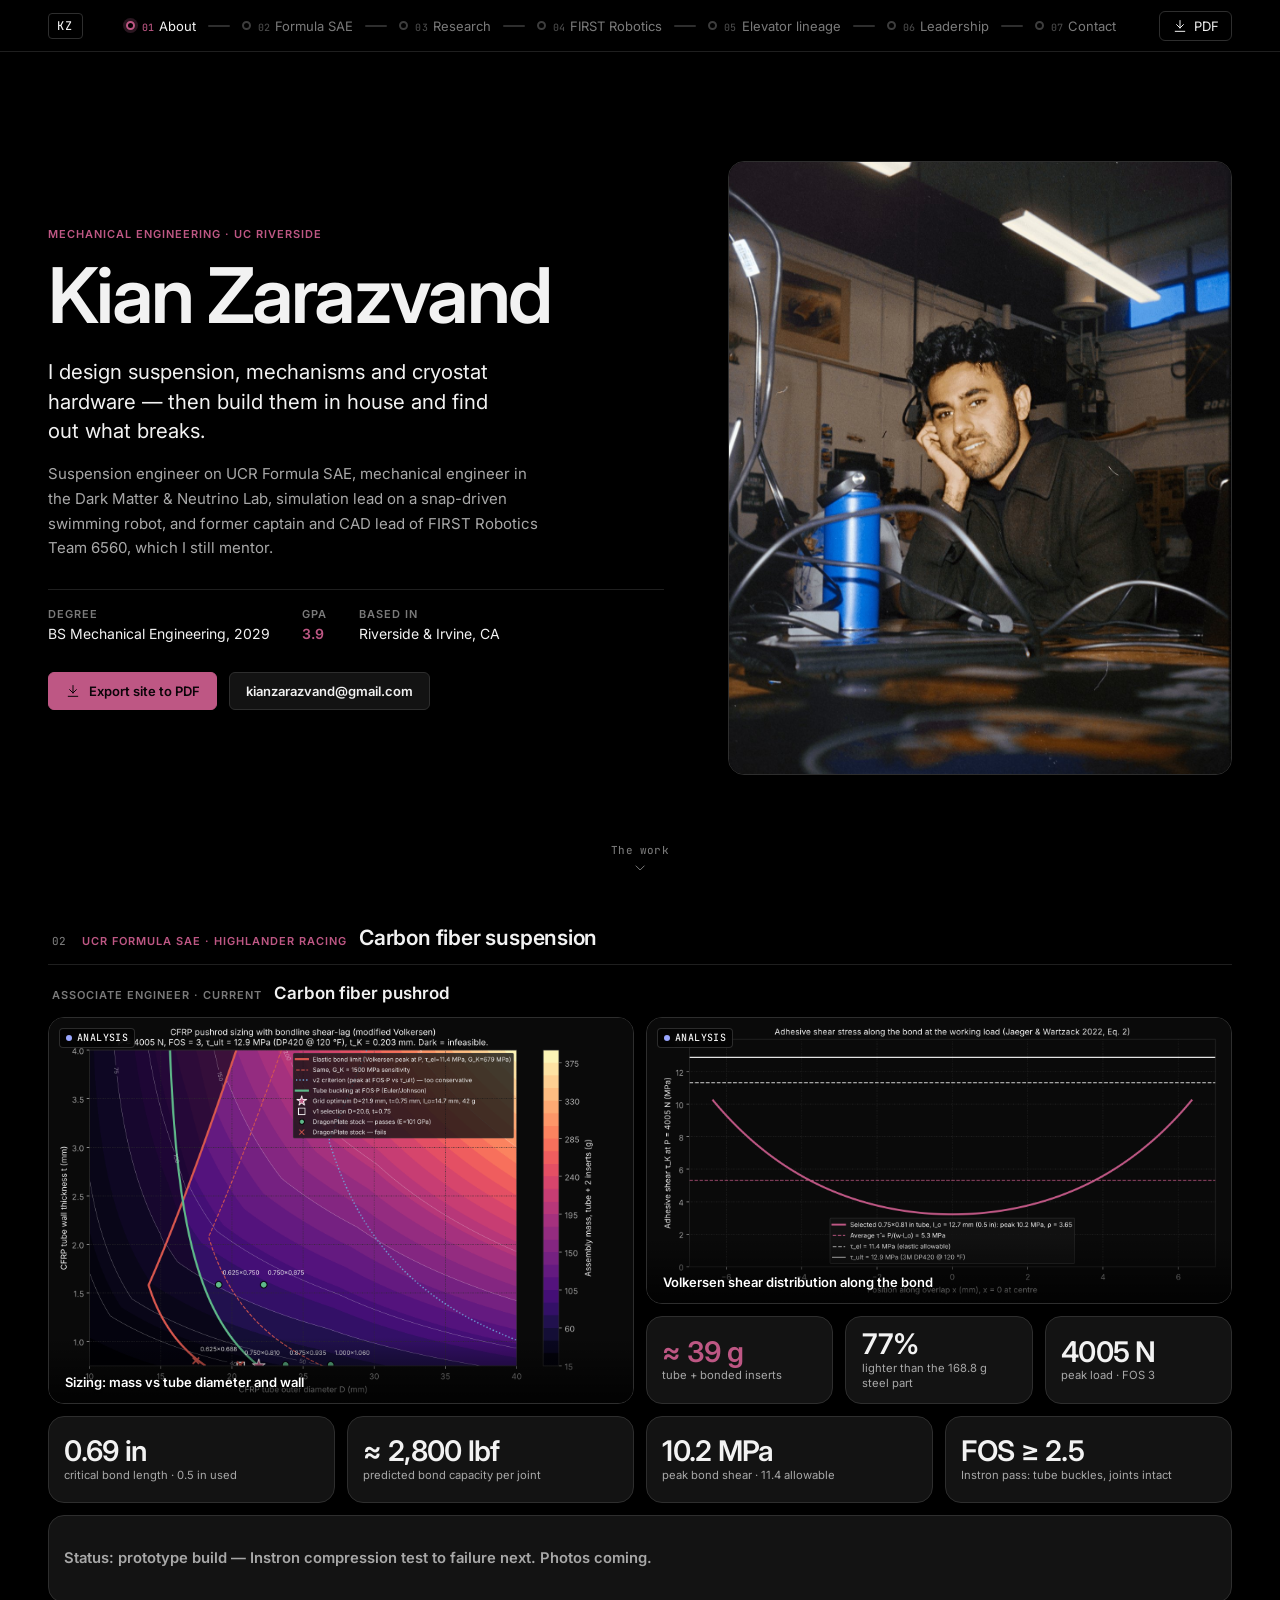
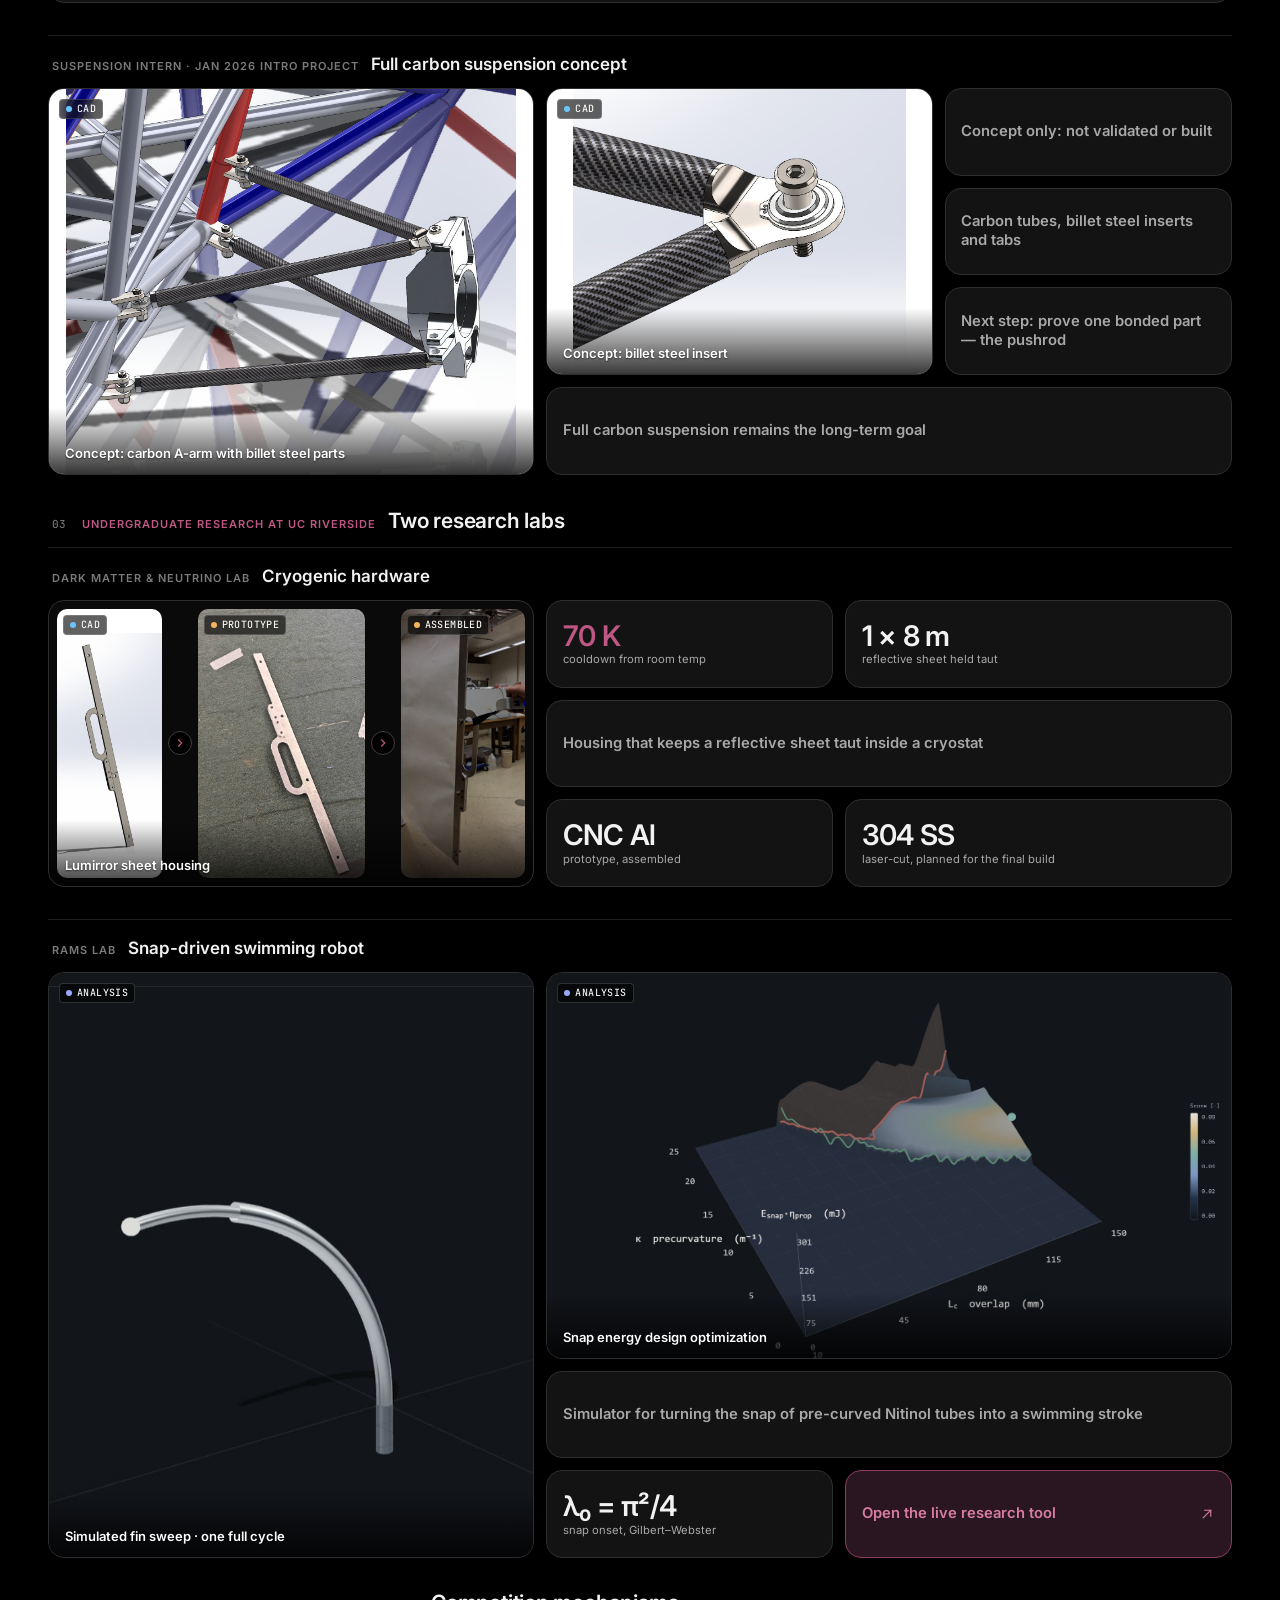
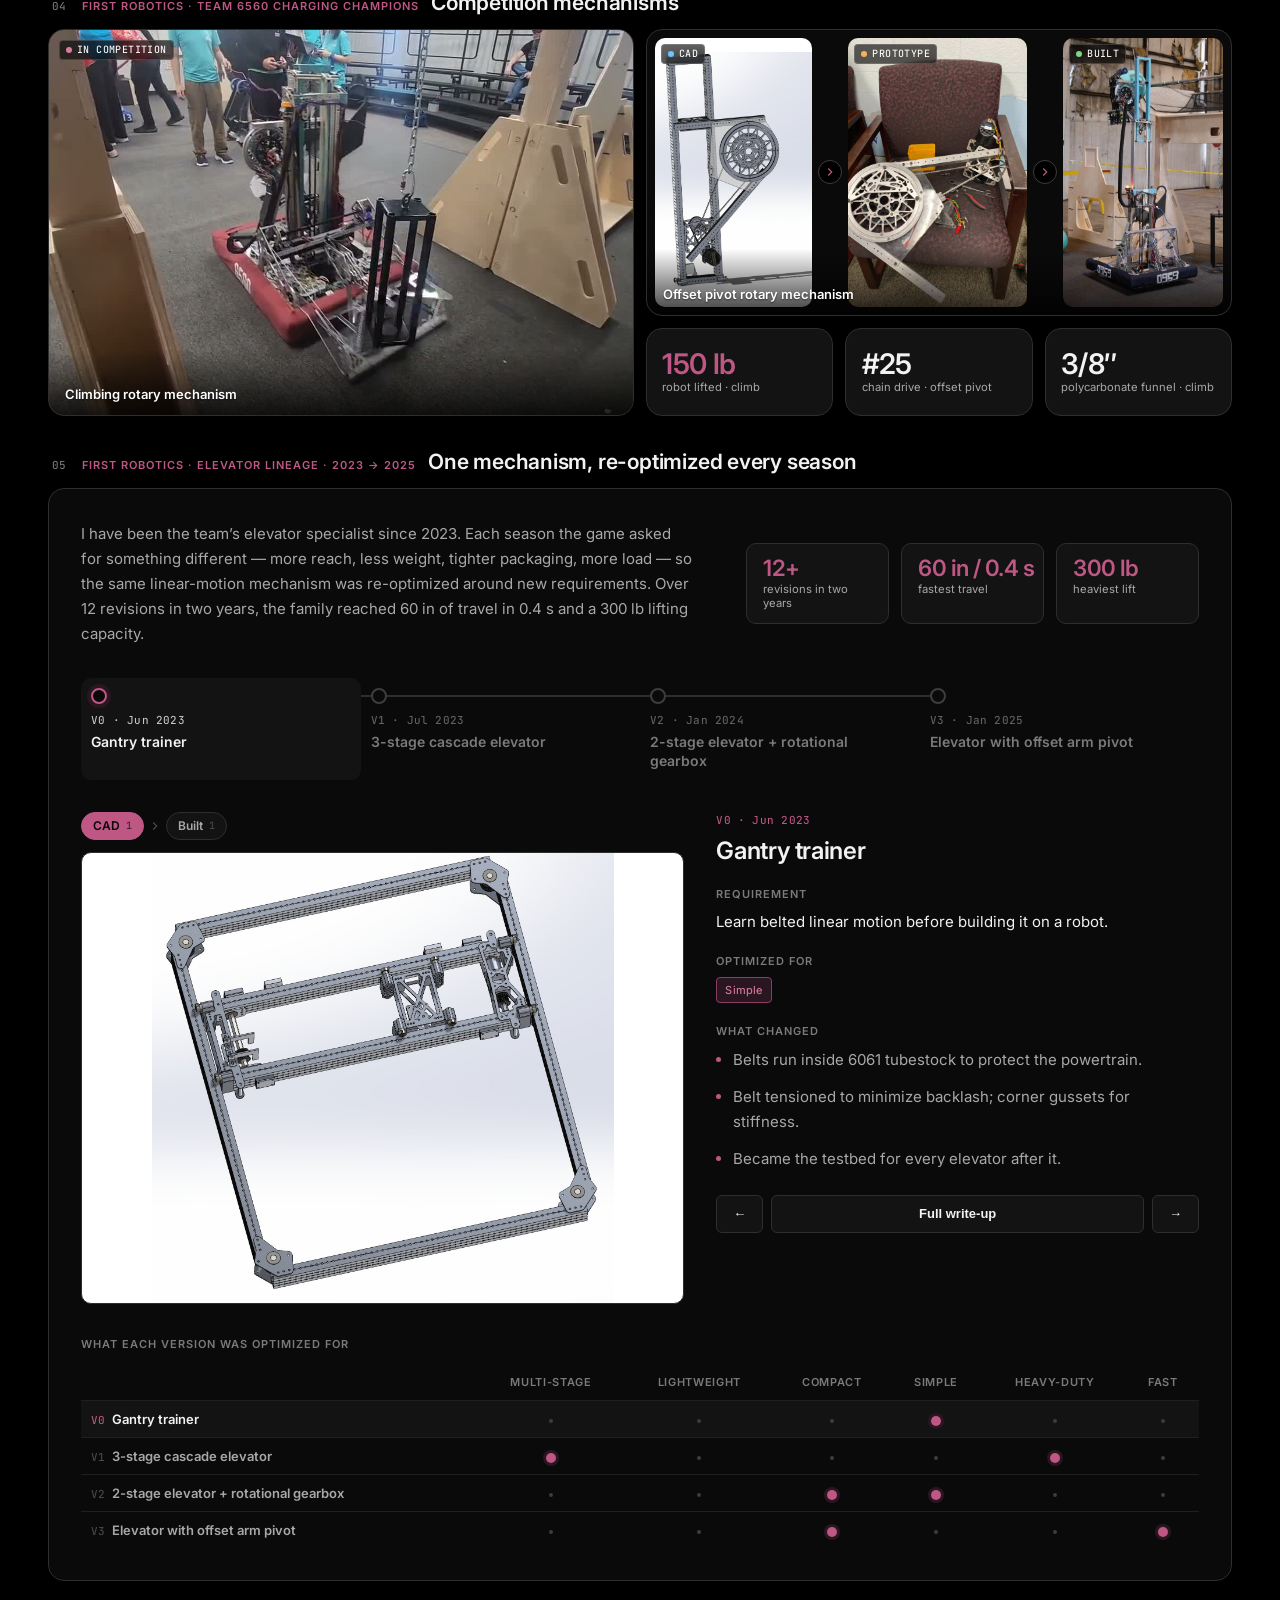
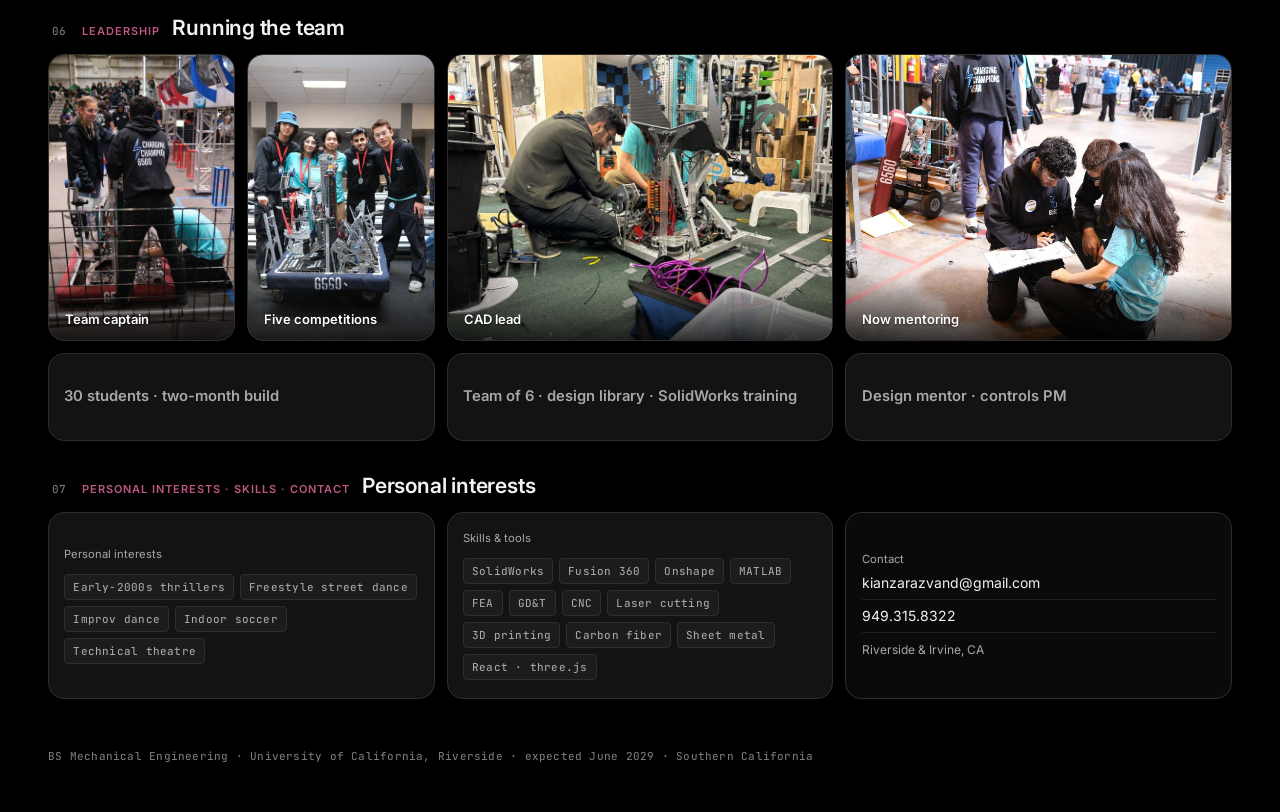
==== commit 96b61a06: "Pushrod: credit the bond research; replace the Rev D tile - Volkersen shear distribution and critica" ====
--- a/index.html
+++ b/index.html
@@ -11,7 +11,7 @@
 <link rel="preconnect" href="https://fonts.googleapis.com">
 <link rel="preconnect" href="https://fonts.gstatic.com" crossorigin>
 <link rel="stylesheet" href="https://fonts.googleapis.com/css2?family=Inter:wght@400;450;600&family=JetBrains+Mono:wght@400;450&display=swap">
-<link rel="stylesheet" href="styles.css?v=14">
+<link rel="stylesheet" href="styles.css?v=15">
 </head>
 <body>
 
@@ -87,7 +87,7 @@
   </div>
 </div>
 
-<script src="data.js?v=14"></script>
-<script src="script.js?v=14"></script>
+<script src="data.js?v=15"></script>
+<script src="script.js?v=15"></script>
 </body>
 </html>
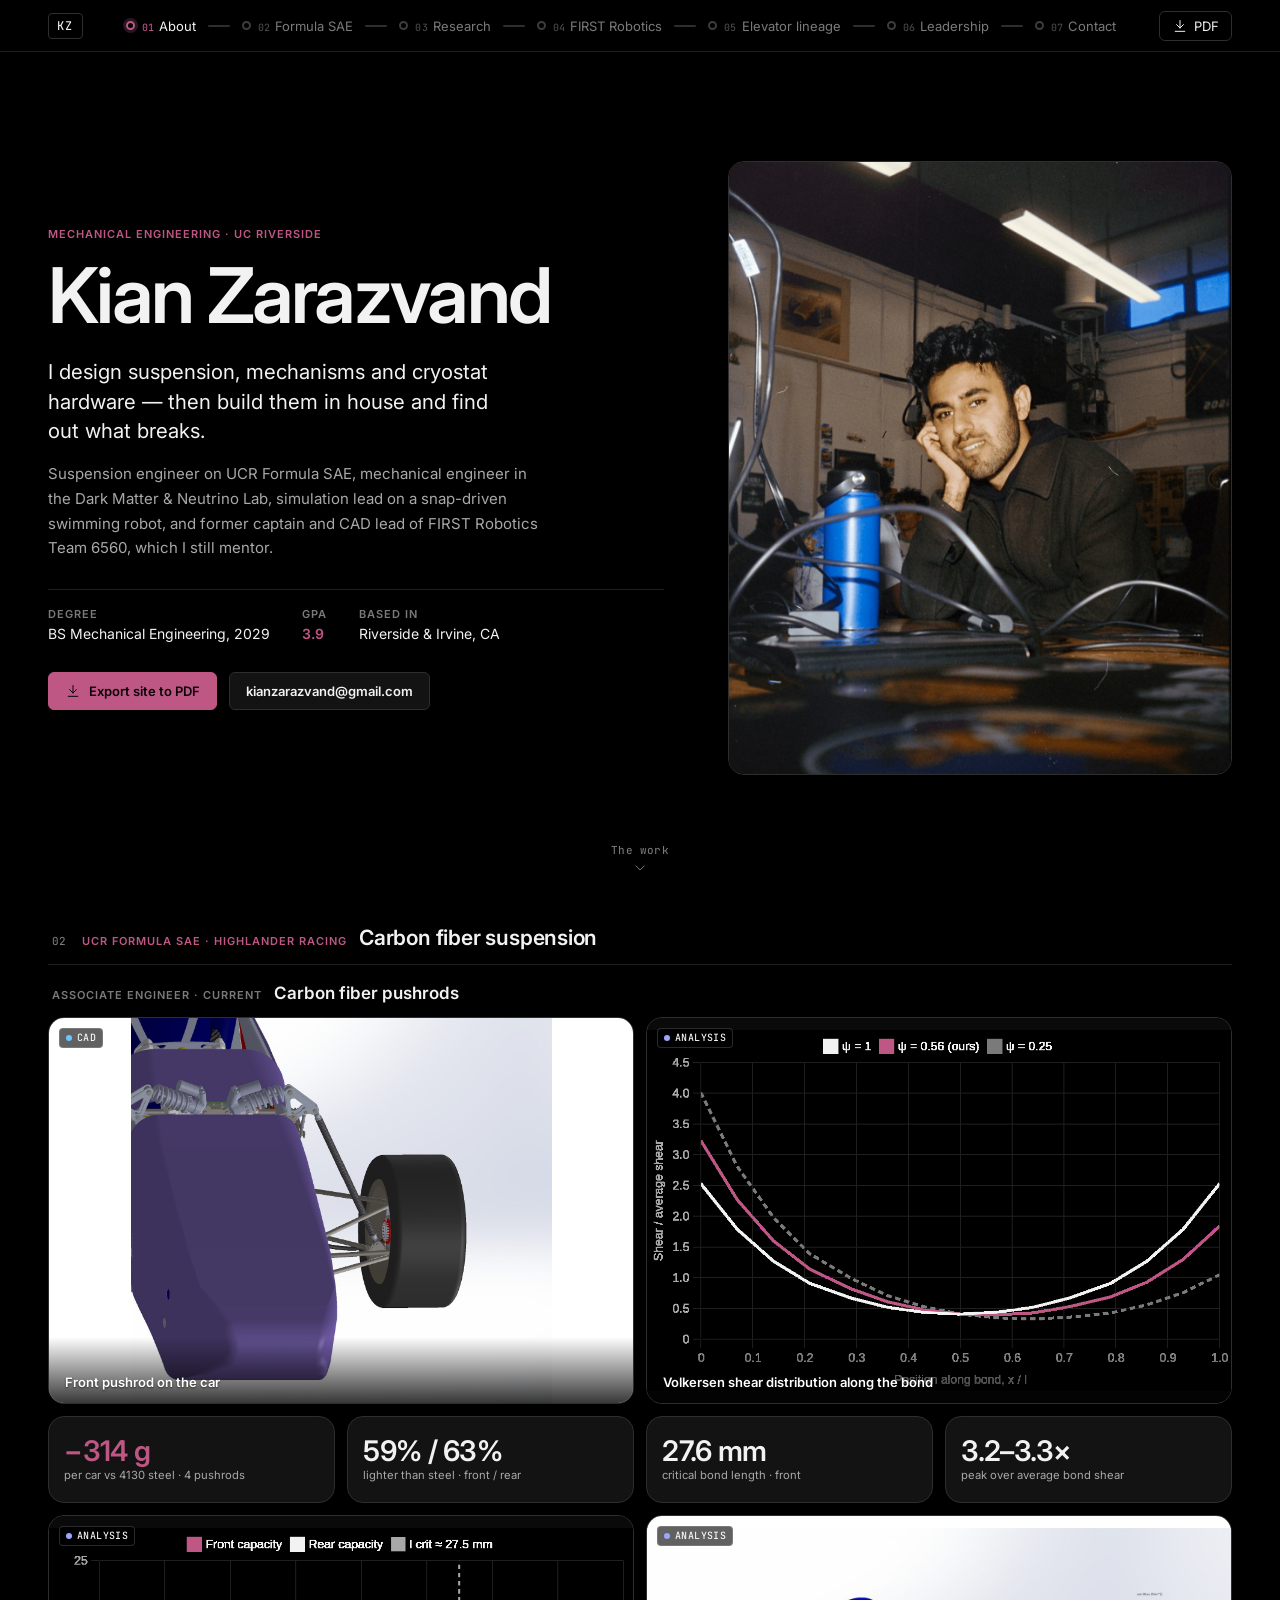
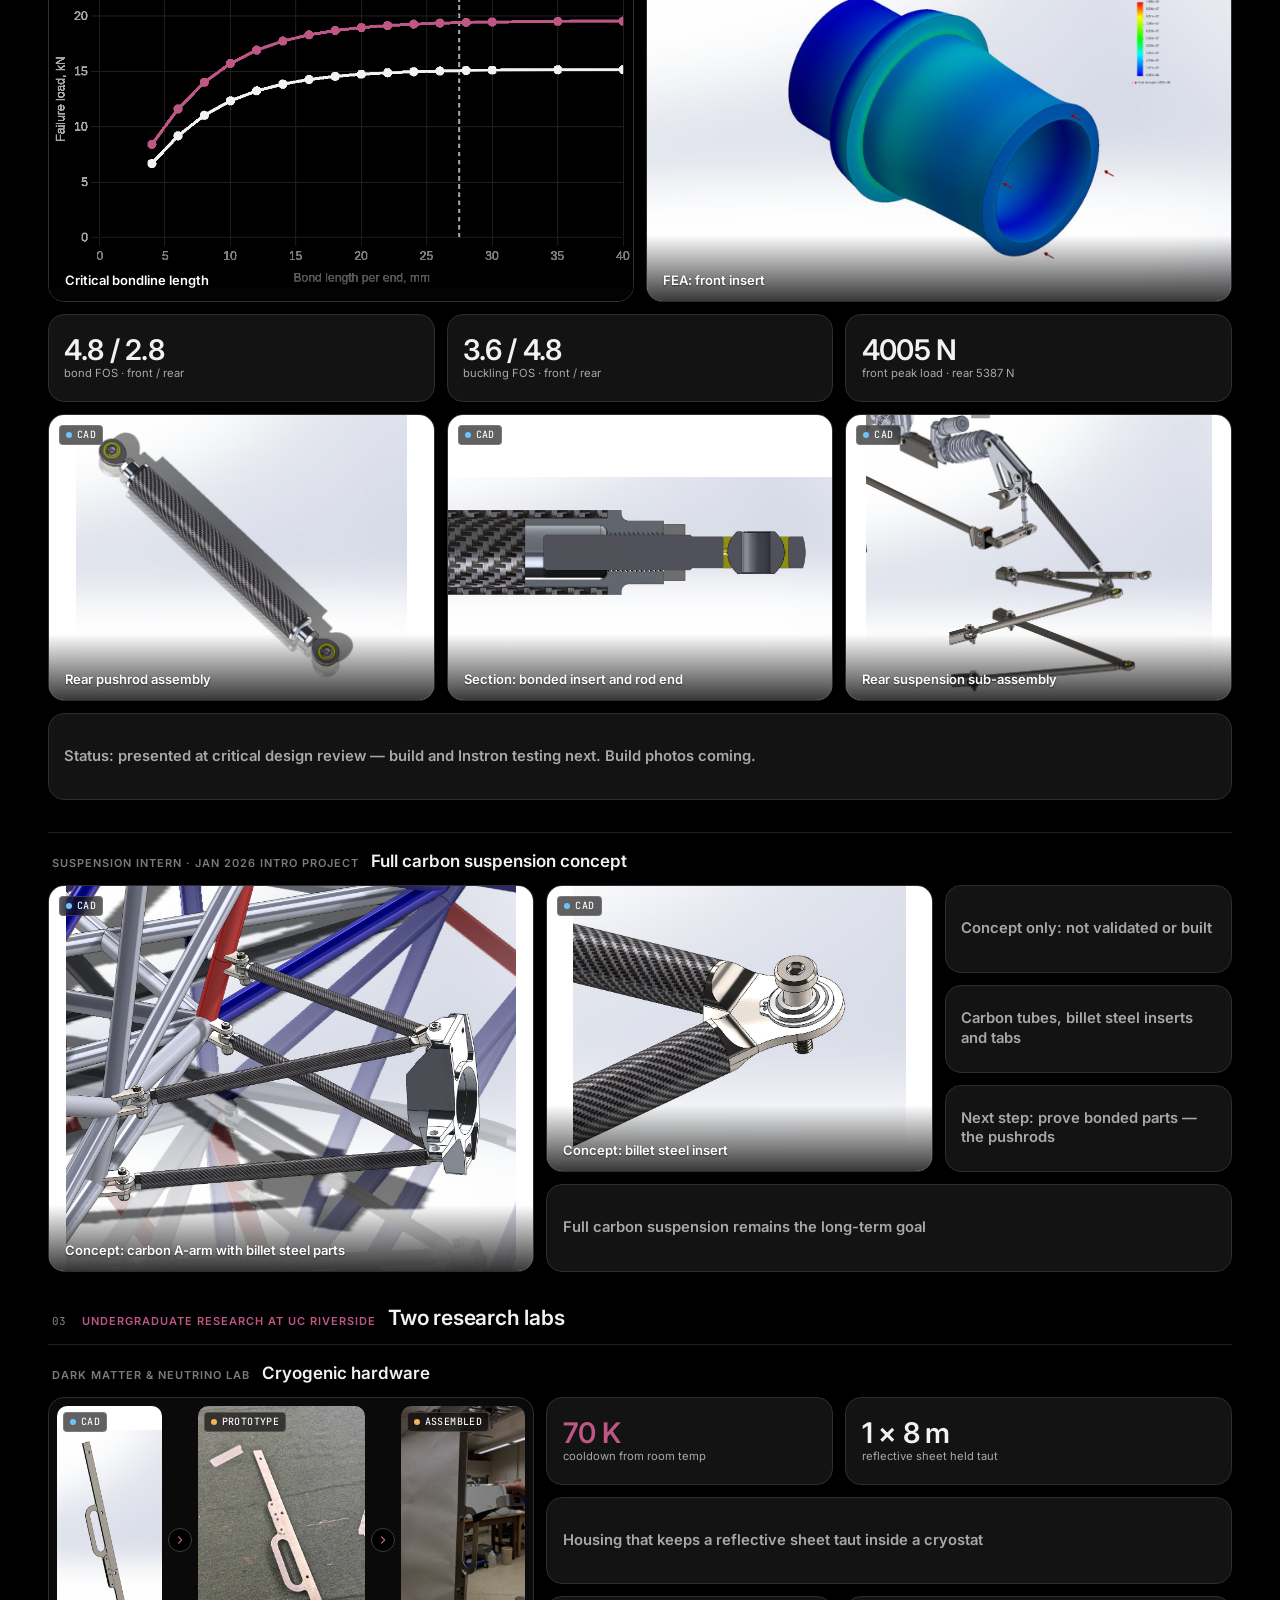
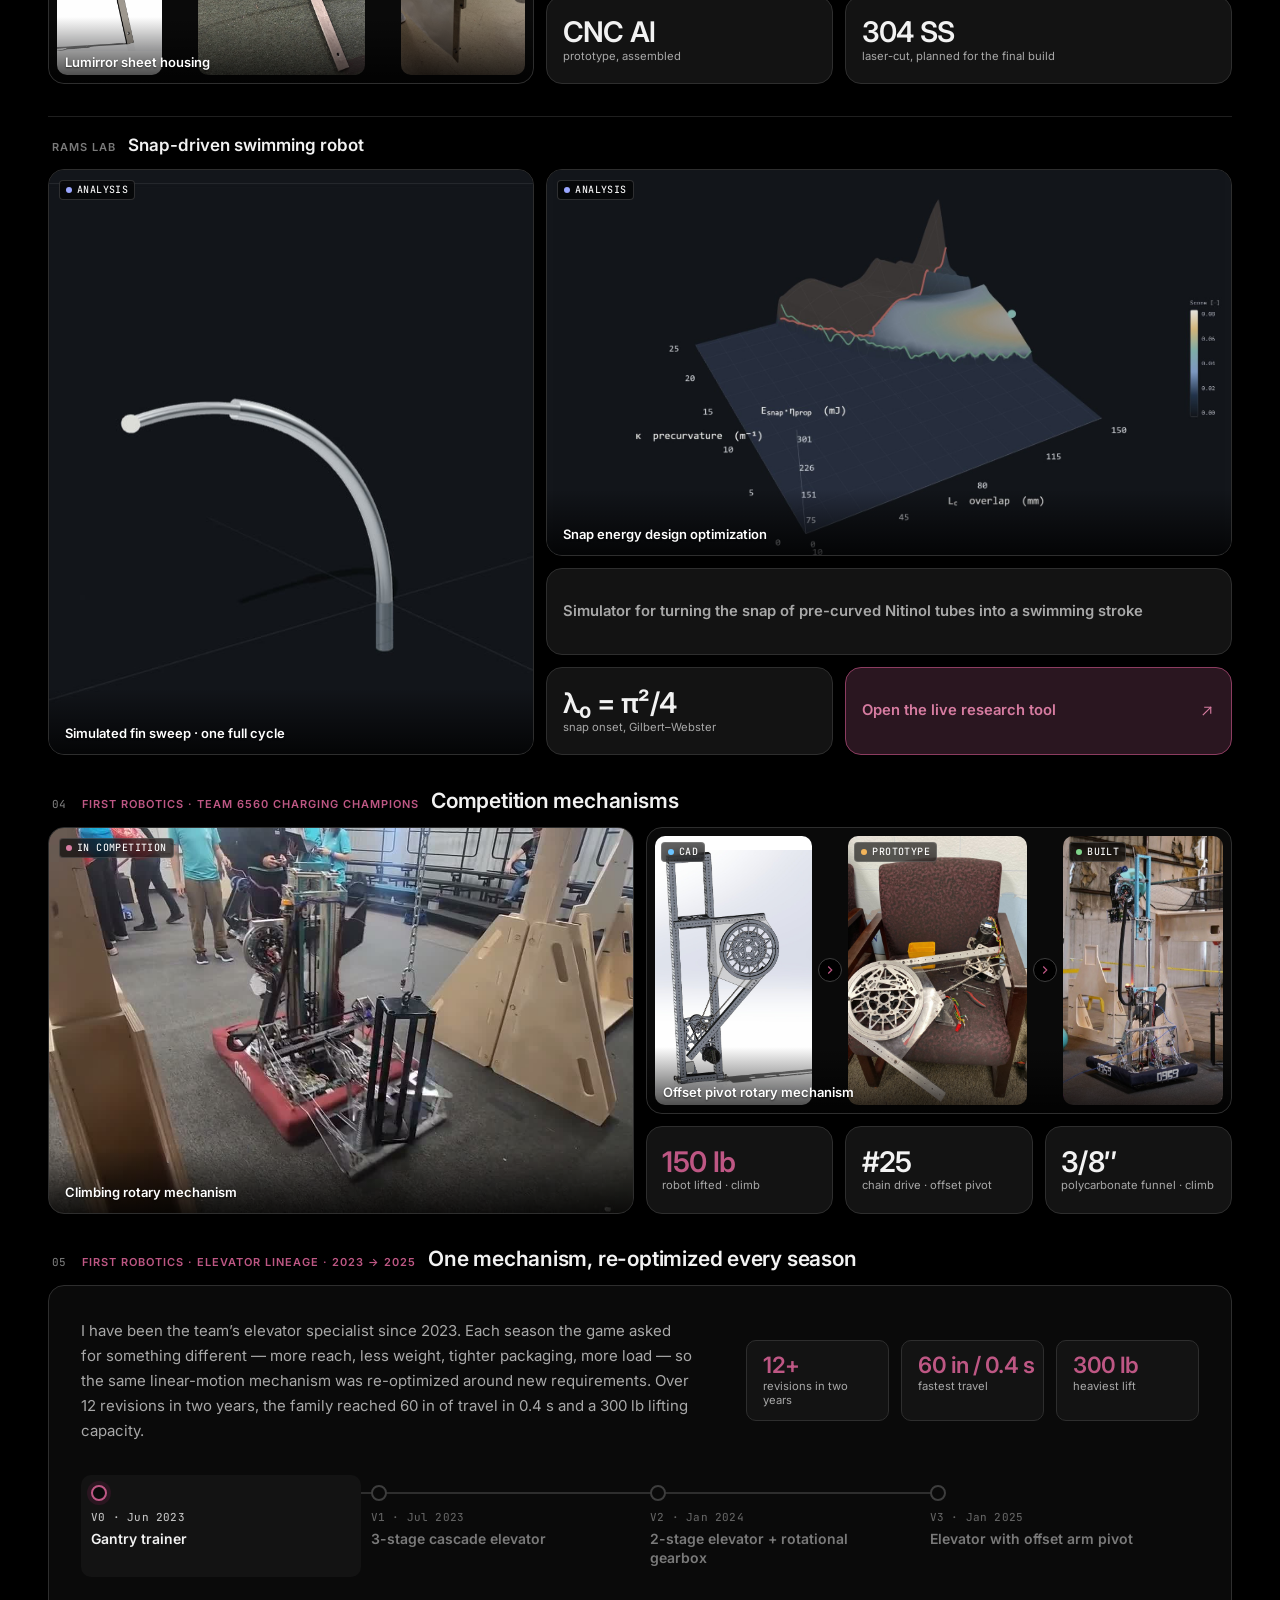
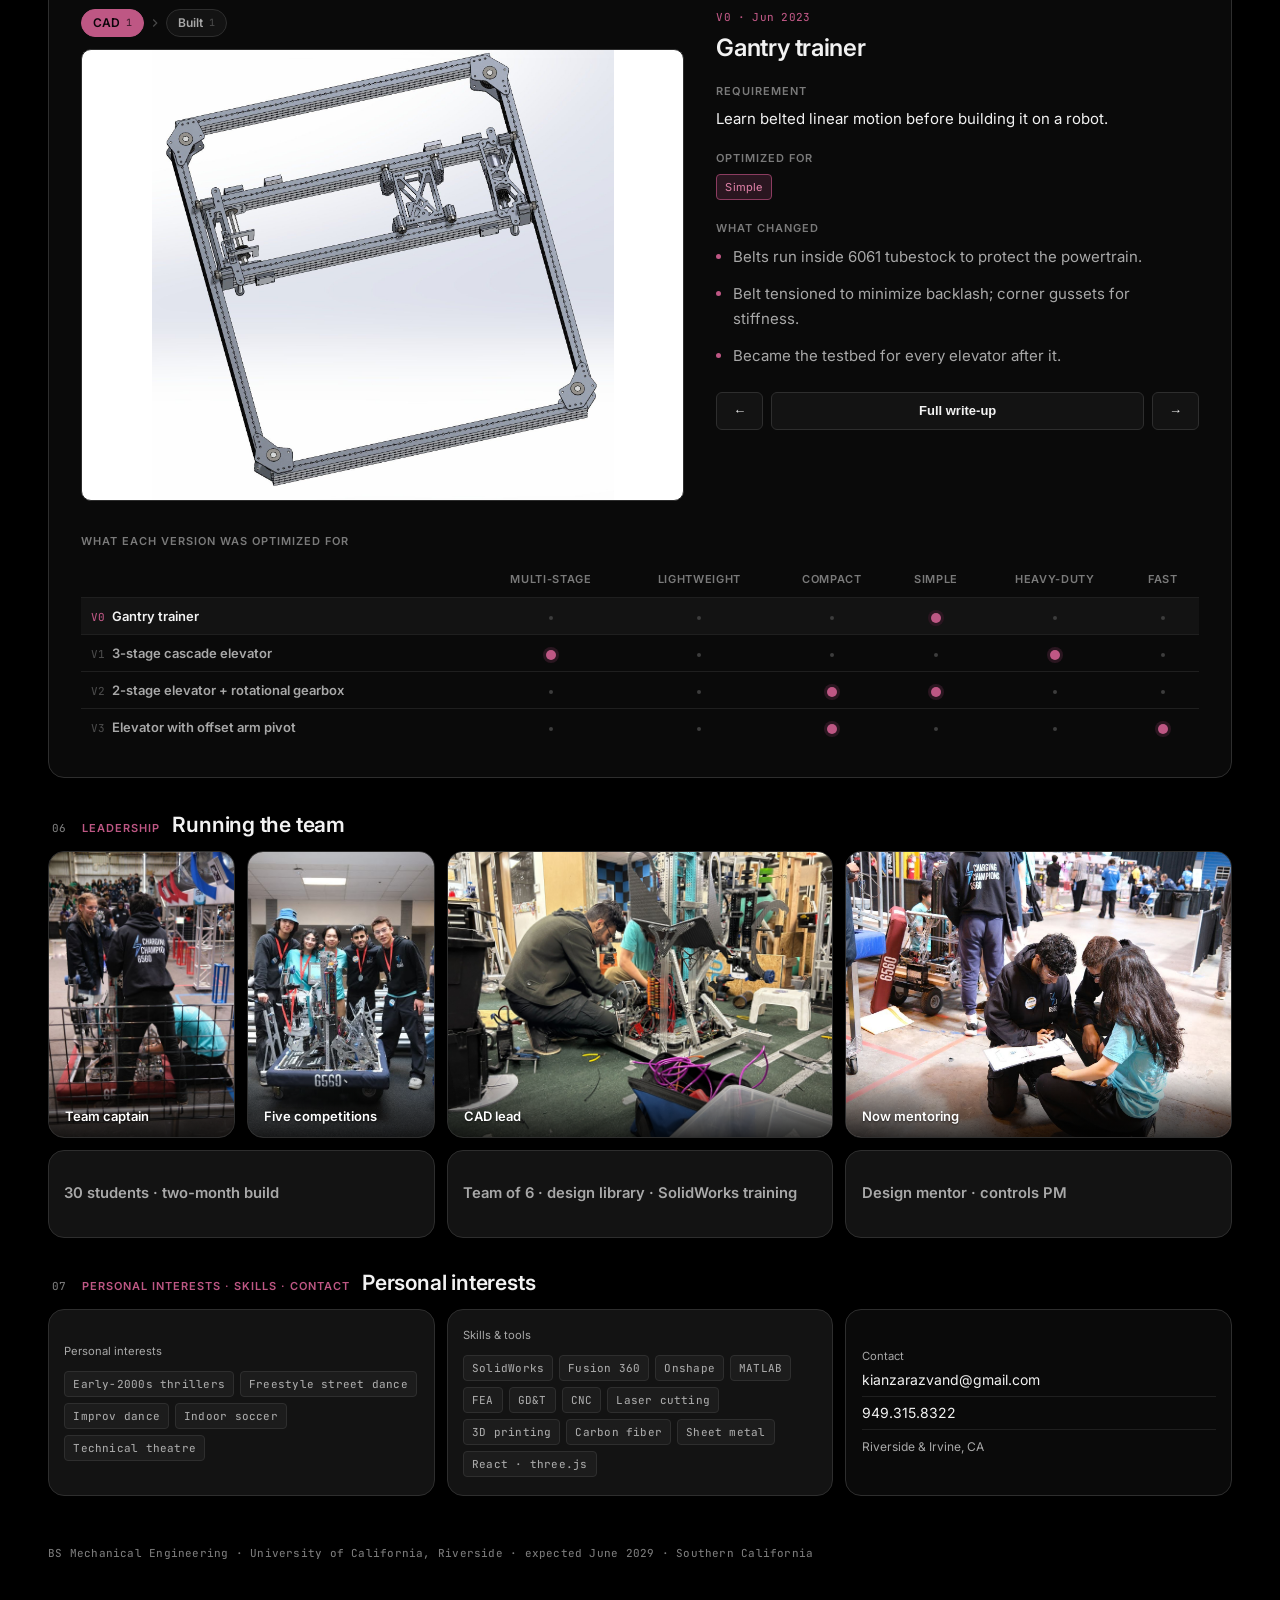
==== commit cf20b4f6: "Update pushrod project from the critical design review deck Co-Authored-By: Claude Sonnet 5.5 <norep" ====
--- a/index.html
+++ b/index.html
@@ -11,7 +11,7 @@
 <link rel="preconnect" href="https://fonts.googleapis.com">
 <link rel="preconnect" href="https://fonts.gstatic.com" crossorigin>
 <link rel="stylesheet" href="https://fonts.googleapis.com/css2?family=Inter:wght@400;450;600&family=JetBrains+Mono:wght@400;450&display=swap">
-<link rel="stylesheet" href="styles.css?v=15">
+<link rel="stylesheet" href="styles.css?v=17">
 </head>
 <body>
 
@@ -87,7 +87,7 @@
   </div>
 </div>
 
-<script src="data.js?v=15"></script>
-<script src="script.js?v=15"></script>
+<script src="data.js?v=17"></script>
+<script src="script.js?v=17"></script>
 </body>
 </html>
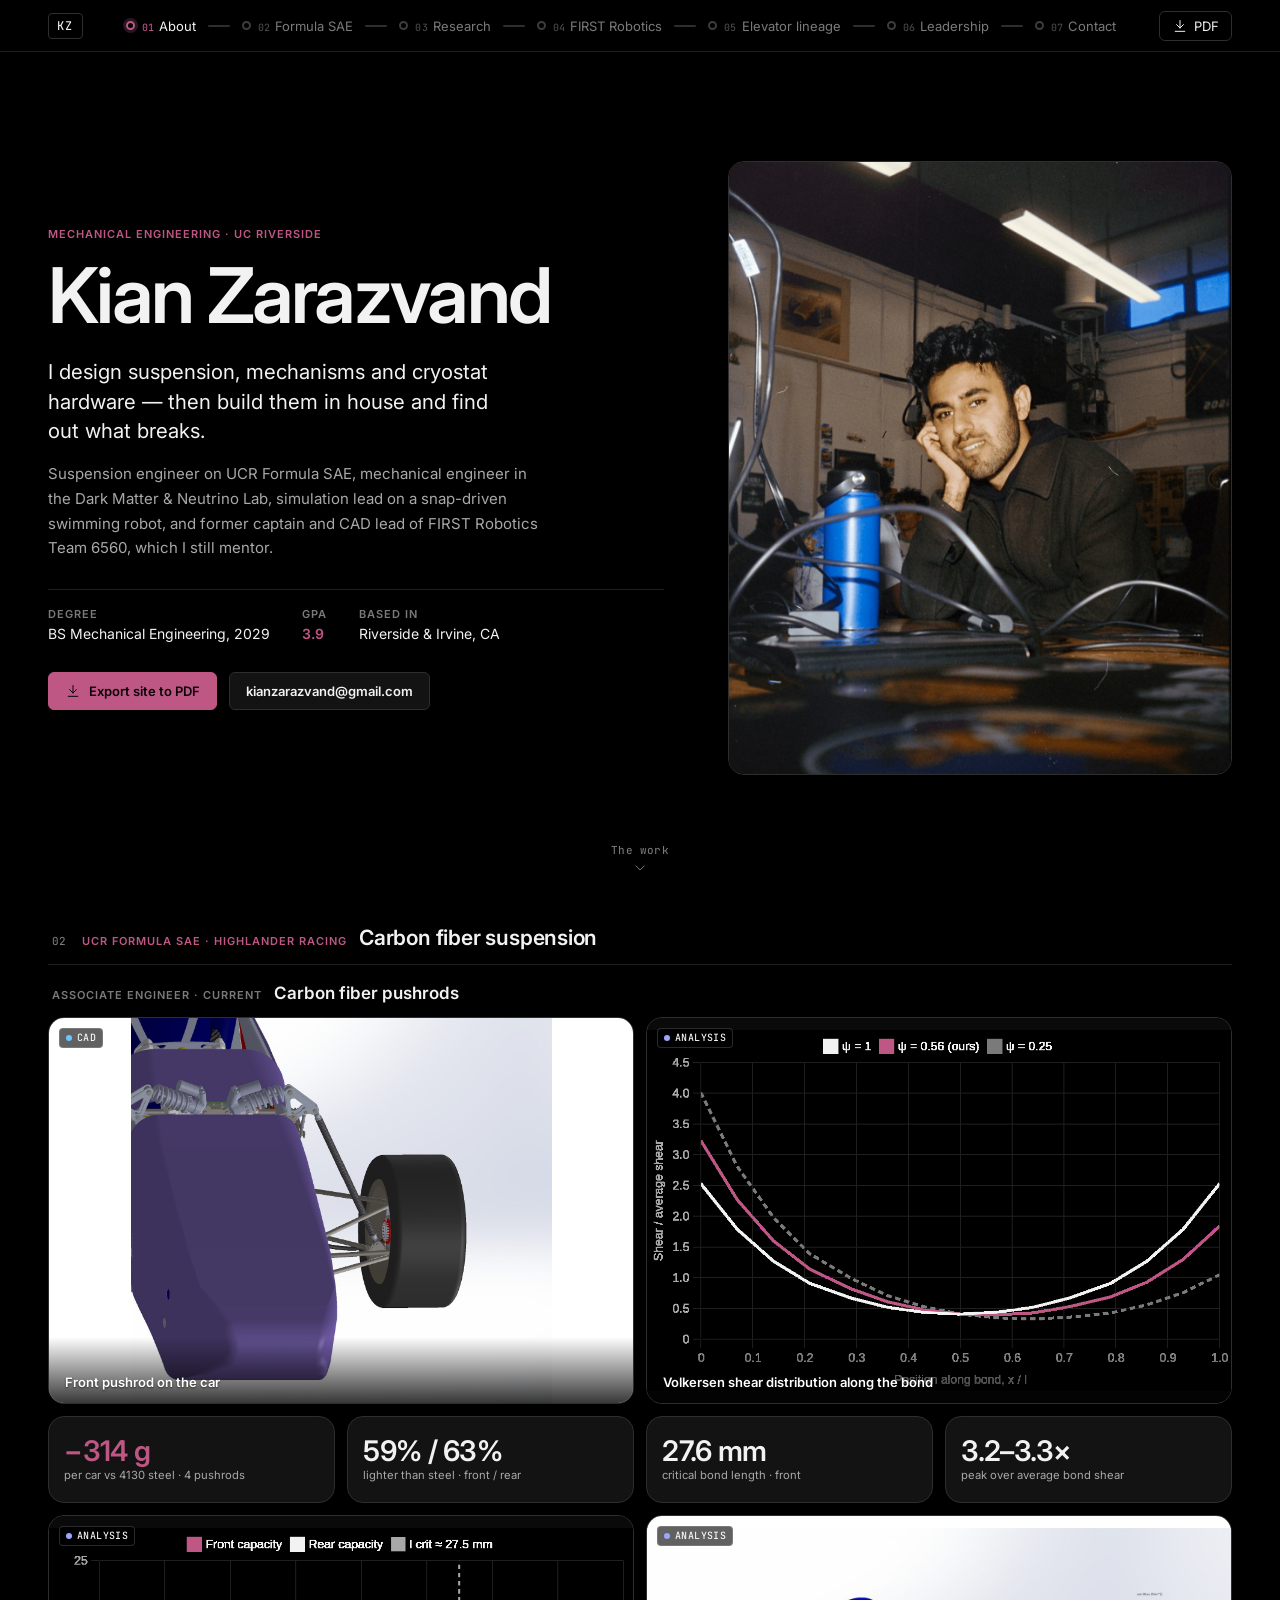
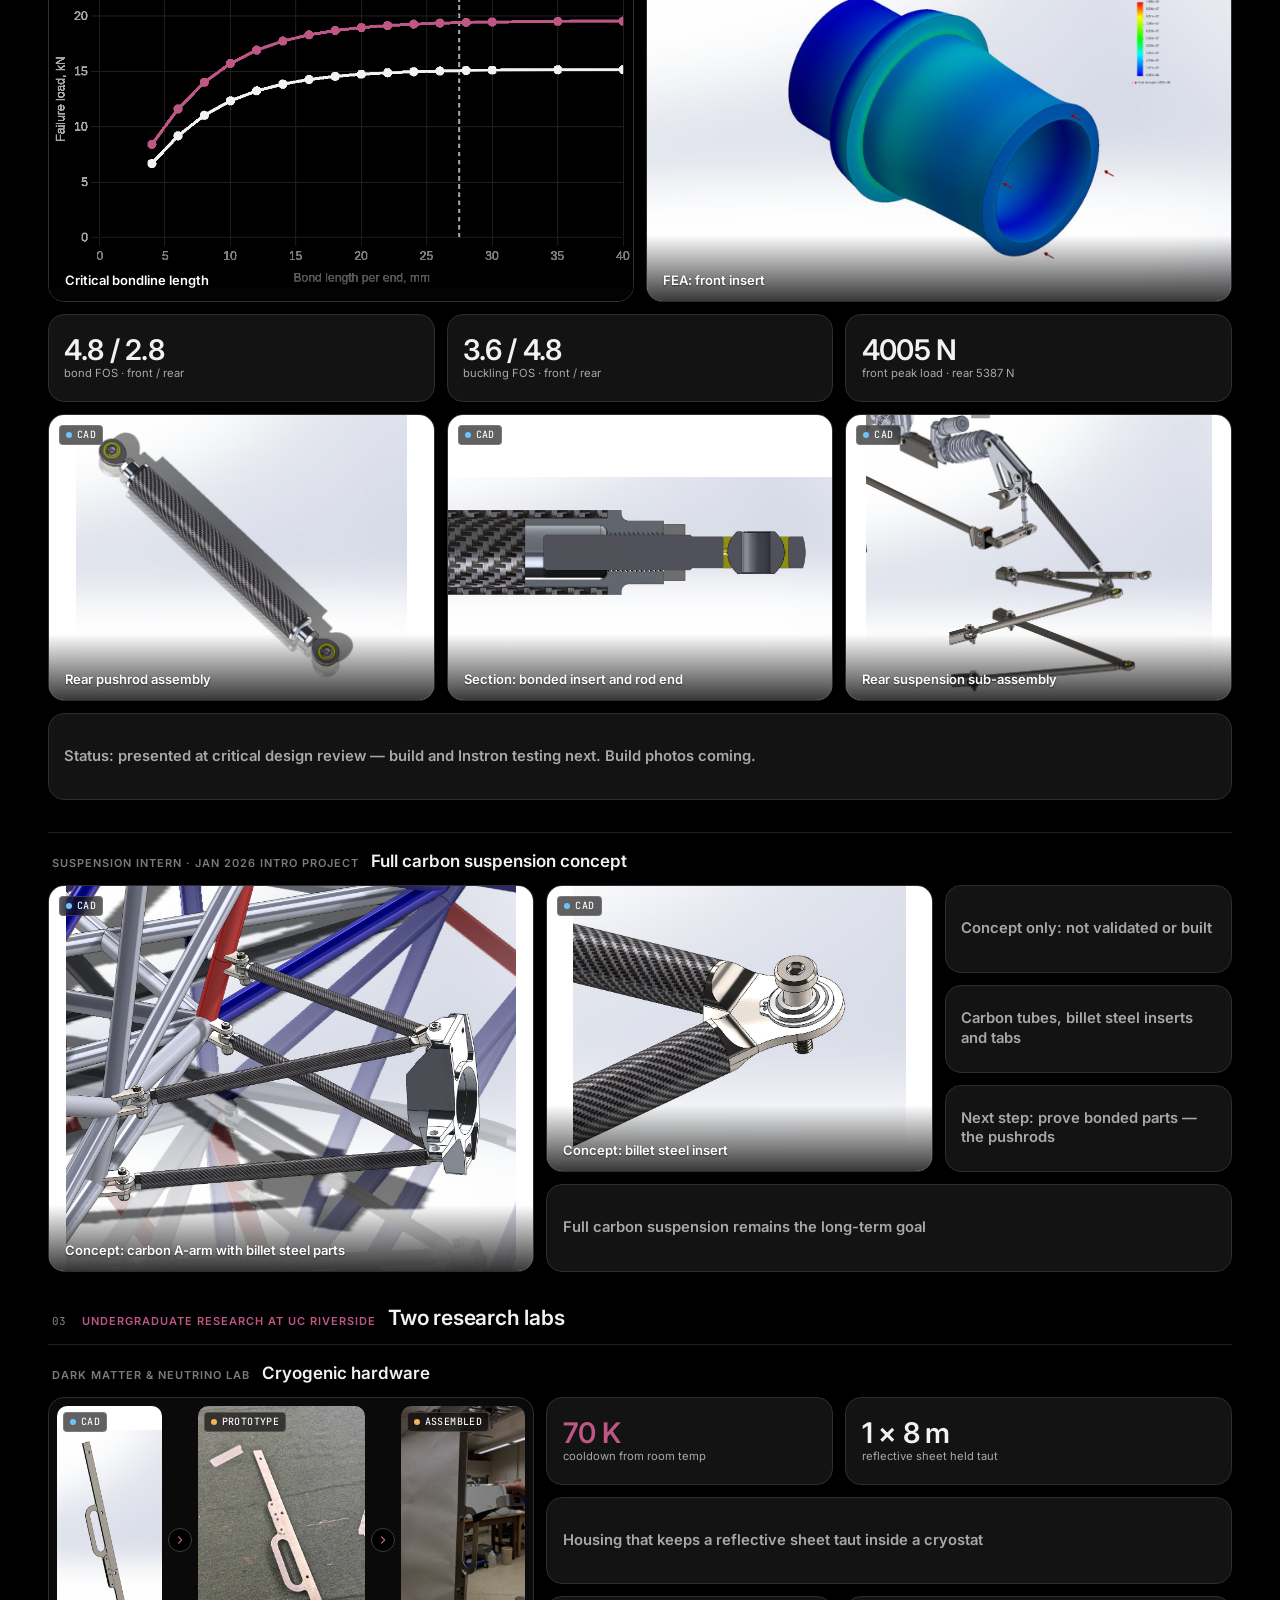
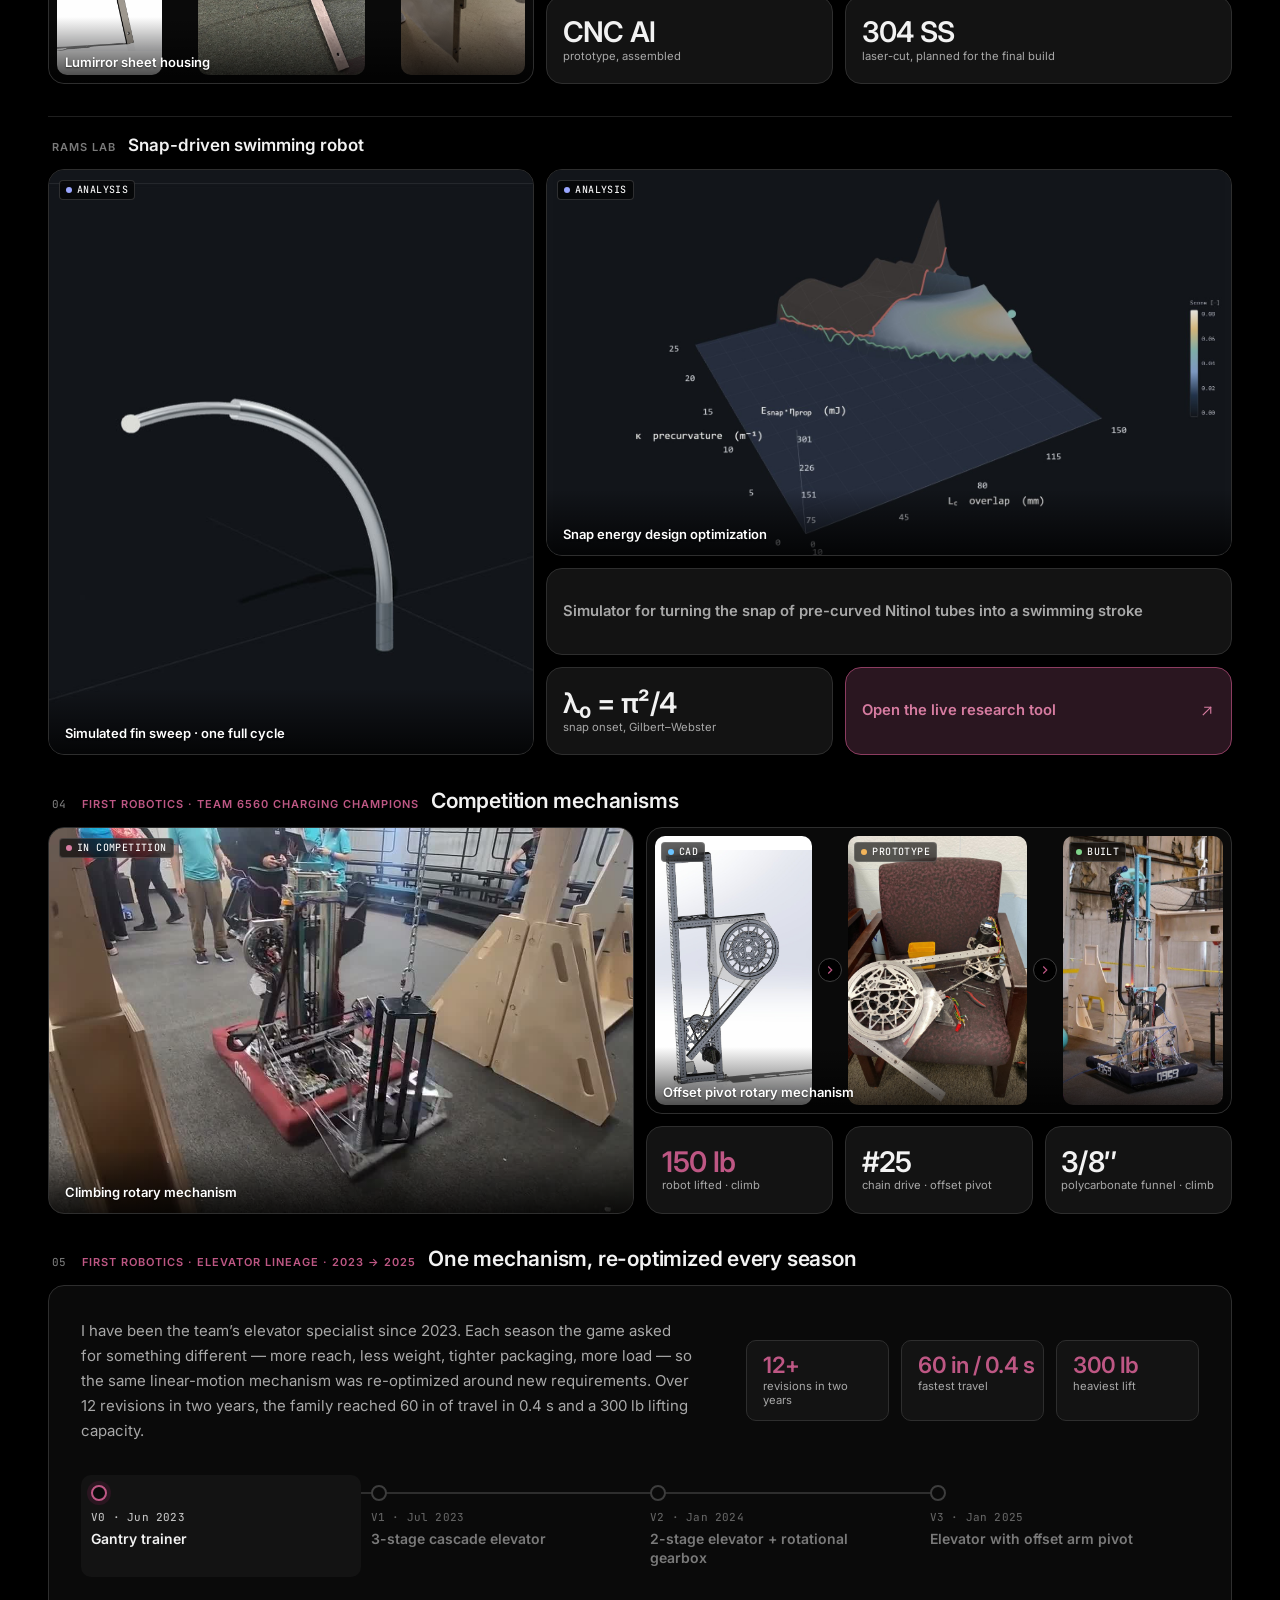
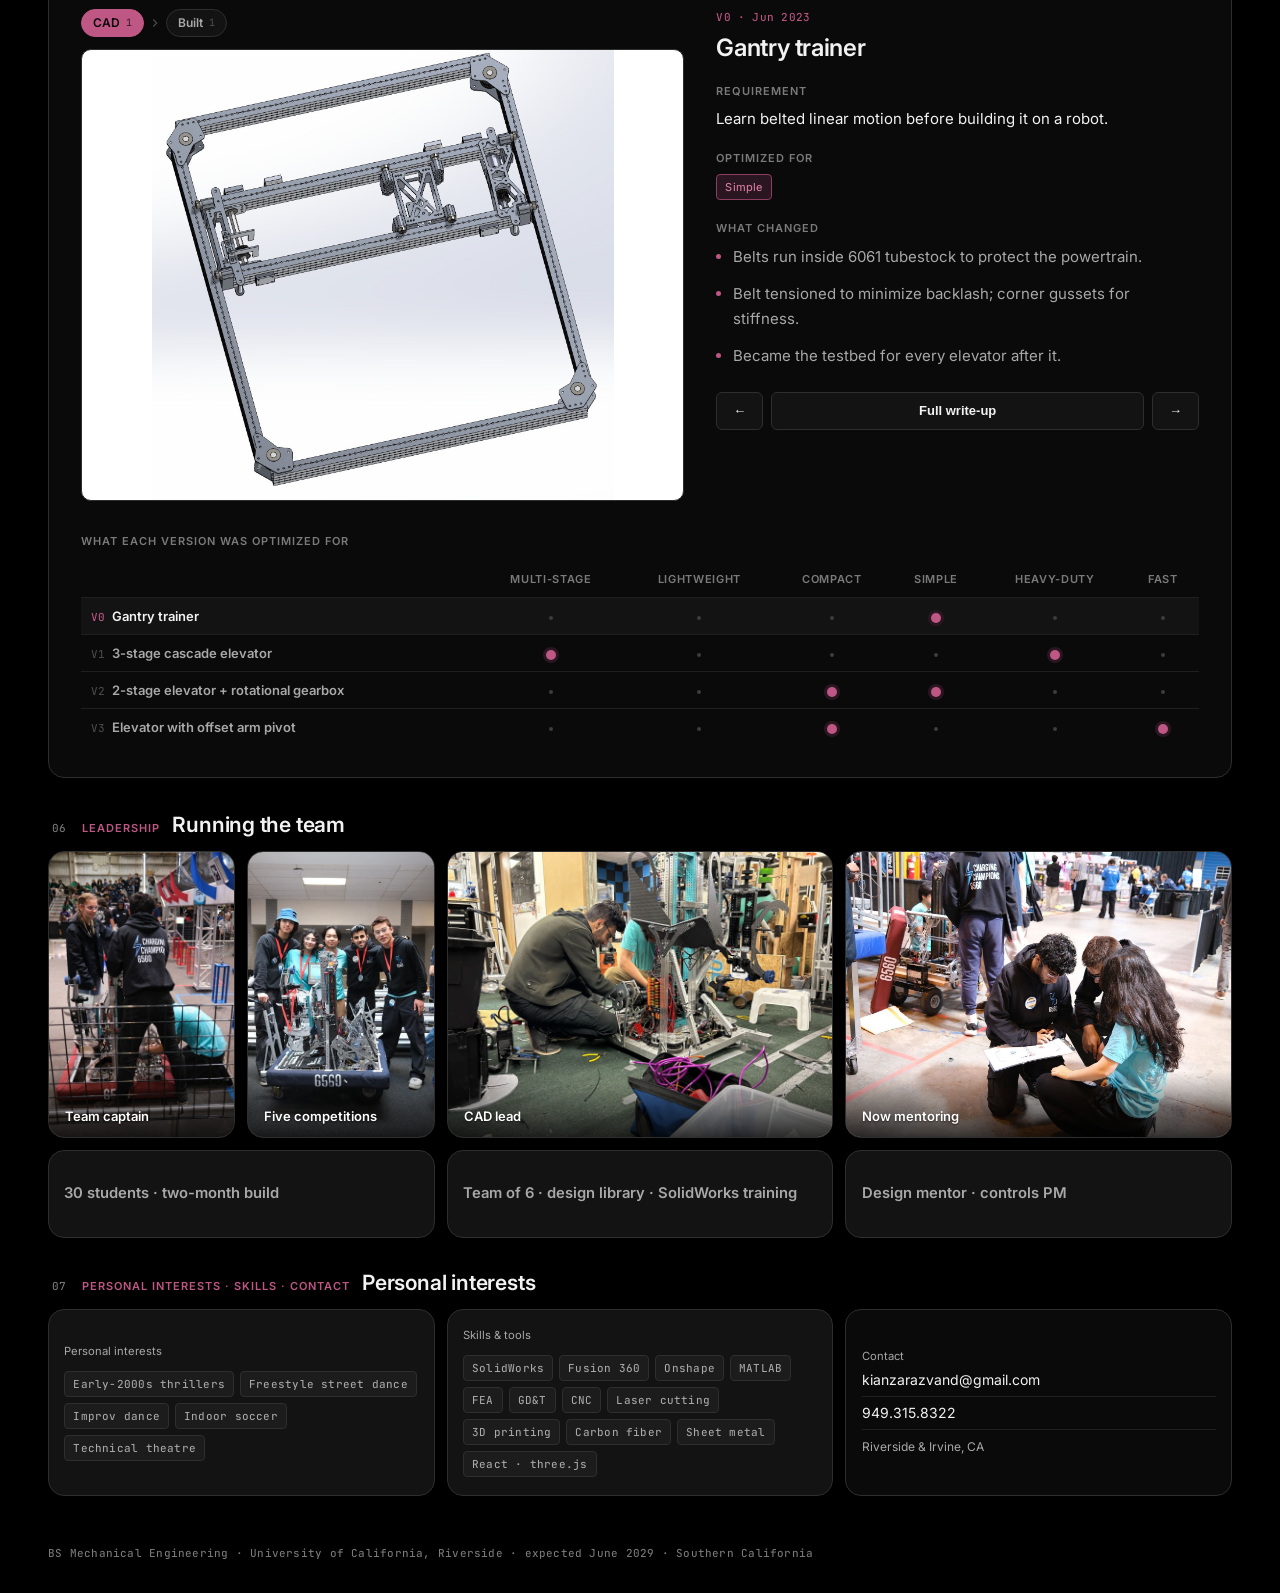
==== commit fcc5b26f: "Mobile native-feel pass: gated hover, tap feedback, safe areas, dvh Co-Authored-By: Claude Opus 5.5 " ====
--- a/index.html
+++ b/index.html
@@ -2,7 +2,9 @@
 <html lang="en">
 <head>
 <meta charset="utf-8">
-<meta name="viewport" content="width=device-width, initial-scale=1">
+<meta name="viewport" content="width=device-width, initial-scale=1, viewport-fit=cover">
+<meta name="theme-color" content="#000000">
+<meta name="color-scheme" content="dark">
 <title>Kian Zarazvand — Mechanical Engineering</title>
 <meta name="description" content="Mechanical engineering portfolio of Kian Zarazvand — Formula SAE suspension, FIRST Robotics mechanisms, cryostat hardware and concentric tube robot simulation.">
 <meta property="og:title" content="Kian Zarazvand — Mechanical Engineering">
@@ -11,7 +13,7 @@
 <link rel="preconnect" href="https://fonts.googleapis.com">
 <link rel="preconnect" href="https://fonts.gstatic.com" crossorigin>
 <link rel="stylesheet" href="https://fonts.googleapis.com/css2?family=Inter:wght@400;450;600&family=JetBrains+Mono:wght@400;450&display=swap">
-<link rel="stylesheet" href="styles.css?v=17">
+<link rel="stylesheet" href="styles.css?v=18">
 </head>
 <body>
 
@@ -87,7 +89,7 @@
   </div>
 </div>
 
-<script src="data.js?v=17"></script>
-<script src="script.js?v=17"></script>
+<script src="data.js?v=18"></script>
+<script src="script.js?v=18"></script>
 </body>
 </html>
--- a/styles.css
+++ b/styles.css
@@ -75,7 +75,7 @@
 .eyebrow--accent { color: var(--accent-100); }
 
 a { color: var(--accent-100); }
-a:hover { color: var(--accent-200); }
+@media (hover: hover) and (pointer: fine) { a:hover { color: var(--accent-200); } }
 
 :is(a, button):focus-visible {
   outline: none;
@@ -107,7 +107,7 @@
   padding: var(--space-1) var(--space-2);
   flex-shrink: 0;
 }
-.nav__brand:hover { color: var(--accent-200); border-color: var(--line-300); }
+@media (hover: hover) and (pointer: fine) { .nav__brand:hover { color: var(--accent-200); border-color: var(--line-300); } }
 .nav__links { display: flex; gap: var(--space-1); overflow-x: auto; scrollbar-width: none; flex: 1; }
 .nav__links::-webkit-scrollbar { display: none; }
 .nav__link {
@@ -120,7 +120,7 @@
   white-space: nowrap;
   transition: background 120ms ease-out, color 120ms ease-out;
 }
-.nav__link:hover { color: var(--ink-100); background: var(--bg-300); }
+@media (hover: hover) and (pointer: fine) { .nav__link:hover { color: var(--ink-100); background: var(--bg-300); } }
 .nav__link[aria-current="true"] { color: var(--ink-100); background: var(--bg-200); }
 .nav__cta {
   font-size: 13px;
@@ -132,7 +132,7 @@
   border-radius: var(--radius-md);
   flex-shrink: 0;
 }
-.nav__cta:hover { color: var(--ink-100); border-color: var(--accent-100); }
+@media (hover: hover) and (pointer: fine) { .nav__cta:hover { color: var(--ink-100); border-color: var(--accent-100); } }
 
 
 /* Intro — the front page is just the About: text and the wigglegram,
@@ -191,7 +191,7 @@
   color: var(--ink-300);
   text-decoration: none;
 }
-.intro__scroll:hover { color: var(--ink-100); }
+@media (hover: hover) and (pointer: fine) { .intro__scroll:hover { color: var(--ink-100); } }
 .intro__scroll .icon { stroke: currentColor; animation: nudge 1.8s ease-in-out infinite; }
 @keyframes nudge { 0%, 100% { transform: none; } 50% { transform: translateY(4px); } }
 
@@ -210,9 +210,9 @@
   background: var(--bg-200);
   transition: background 120ms ease-out, border-color 120ms ease-out;
 }
-.btn:hover { color: var(--ink-100); background: var(--bg-300); border-color: var(--line-300); }
+@media (hover: hover) and (pointer: fine) { .btn:hover { color: var(--ink-100); background: var(--bg-300); border-color: var(--line-300); } }
 .btn--accent { background: var(--accent-100); border-color: var(--accent-100); color: var(--on-accent); }
-.btn--accent:hover { background: var(--accent-200); border-color: var(--accent-200); color: var(--on-accent); }
+@media (hover: hover) and (pointer: fine) { .btn--accent:hover { background: var(--accent-200); border-color: var(--accent-200); color: var(--on-accent); } }
 .btn--accent .icon { stroke: var(--on-accent); }
 .nav__cta { display: inline-flex; align-items: center; gap: 6px; }
 
@@ -264,7 +264,7 @@
   white-space: nowrap;
   transition: color 160ms ease-out;
 }
-.route__stop:hover { color: var(--ink-100); }
+@media (hover: hover) and (pointer: fine) { .route__stop:hover { color: var(--ink-100); } }
 .route__dot {
   width: 9px;
   height: 9px;
@@ -328,7 +328,7 @@
   transition: border-color 120ms ease-out, transform 160ms ease-out;
 }
 button.tile { cursor: pointer; }
-button.tile:hover { border-color: var(--line-300); transform: translateY(-1px); }
+@media (hover: hover) and (pointer: fine) { button.tile:hover { border-color: var(--line-300); transform: translateY(-1px); } }
 button.tile:active { transform: none; }
 
 /* Image tiles — the image fills the tile; tile spans are chosen to match its
@@ -411,7 +411,7 @@
   padding: 4px 0 6px;
   word-break: break-word;
 }
-.tile--contact a:hover { color: var(--accent-200); }
+@media (hover: hover) and (pointer: fine) { .tile--contact a:hover { color: var(--accent-200); } }
 .tile--contact .caption { padding-top: 6px; }
 
 /* Chips */
@@ -450,7 +450,7 @@
   gap: var(--space-2);
   overflow: hidden;
 }
-.media--lg { min-height: 240px; max-height: 62vh; aspect-ratio: 16 / 10; margin-top: var(--space-5); }
+.media--lg { min-height: 240px; max-height: 62vh; max-height: 62svh; aspect-ratio: 16 / 10; margin-top: var(--space-5); }
 .media--lg img, .media--lg video { width: 100%; height: 100%; object-fit: contain; display: block; background: var(--bg-000); }
 .media__glyph { width: 36px; height: 36px; fill: none; stroke: var(--ink-400); stroke-width: 1.5; stroke-linecap: square; }
 .media__label { font-family: var(--mono); font-size: 11px; line-height: 16px; letter-spacing: 0.02em; color: var(--ink-300); text-align: center; }
@@ -473,6 +473,7 @@
   width: 86%;
   max-width: 1040px;
   max-height: 88vh;
+  max-height: 88dvh;
   overflow-y: auto;
   background: var(--bg-100);
   border: 1px solid var(--line-200);
@@ -508,7 +509,7 @@
   cursor: pointer;
   z-index: 2;
 }
-.sheet__close:hover { background: var(--bg-300); border-color: var(--line-300); }
+@media (hover: hover) and (pointer: fine) { .sheet__close:hover { background: var(--bg-300); border-color: var(--line-300); } }
 .icon { width: 16px; height: 16px; fill: none; stroke: var(--ink-100); stroke-width: 1.5; stroke-linecap: square; }
 
 .sheet__head { padding-right: var(--space-8); }
@@ -537,7 +538,7 @@
 }
 .thumb img { width: 100%; height: 100%; object-fit: cover; display: block; }
 .thumb .media__play { width: 24px; height: 24px; padding: 6px 4px 6px 7px; }
-.thumb:hover { opacity: 1; border-color: var(--line-300); }
+@media (hover: hover) and (pointer: fine) { .thumb:hover { opacity: 1; border-color: var(--line-300); } }
 .thumb[aria-current="true"] { opacity: 1; border-color: var(--accent-100); }
 .gallery__count { margin: var(--space-2) 0 0; color: var(--ink-400); }
 
@@ -640,7 +641,7 @@
   stroke-width: 2;
 }
 .tile--process .tile__label { border-radius: 0 0 var(--radius-xl) var(--radius-xl); }
-button.tile--process:hover .process__arrow svg { border-color: var(--accent-100); }
+@media (hover: hover) and (pointer: fine) { button.tile--process:hover .process__arrow svg { border-color: var(--accent-100); } }
 
 /* Labeled groups inside one board (e.g. two labs under Research) */
 .subgroup + .subgroup { margin-top: var(--space-6); }
@@ -652,7 +653,7 @@
 .tile--link { flex-direction: row; align-items: center; justify-content: space-between; gap: var(--space-3); text-decoration: none; background: var(--accent-050); border-color: var(--accent-300); }
 .tile--link > span { color: var(--accent-200); }
 .tile--link .icon { stroke: var(--accent-200); width: 18px; height: 18px; }
-a.tile--link:hover { border-color: var(--accent-100); transform: translateY(-1px); }
+@media (hover: hover) and (pointer: fine) { a.tile--link:hover { border-color: var(--accent-100); transform: translateY(-1px); } }
 .sheet__link { margin-top: var(--space-4); }
 .sheet__link[hidden] { display: none; }
 .sheet__link .icon { width: 14px; height: 14px; }
@@ -716,7 +717,7 @@
   text-align: left;
   cursor: pointer;
 }
-.lineage__node:hover { color: var(--ink-100); }
+@media (hover: hover) and (pointer: fine) { .lineage__node:hover { color: var(--ink-100); } }
 .lineage__node { overflow: hidden; }
 .lineage__progress {
   position: absolute;
@@ -762,13 +763,14 @@
   cursor: pointer;
 }
 .lineage__stage .mono { color: var(--ink-400); font-size: 10px; }
-.lineage__stage:hover { color: var(--ink-100); border-color: var(--line-300); }
+@media (hover: hover) and (pointer: fine) { .lineage__stage:hover { color: var(--ink-100); border-color: var(--line-300); } }
 .lineage__stage[aria-pressed="true"] { color: var(--on-accent); background: var(--accent-100); border-color: var(--accent-100); }
 .lineage__stage[aria-pressed="true"] .mono { color: var(--on-accent); opacity: 0.7; }
 .lineage__stage-arrow svg, .gallery__arrow svg { width: 14px; height: 14px; fill: none; stroke: var(--ink-400); stroke-width: 2; display: block; }
 .lineage__frame {
   aspect-ratio: 4 / 3;
   max-height: 64vh;
+  max-height: 64svh;
   border: 1px solid var(--line-200);
   border-radius: var(--radius-lg);
   overflow: hidden;
@@ -799,7 +801,7 @@
 .lineage__matrix tbody th .mono { color: var(--ink-400); margin-right: 4px; }
 .lineage__matrix td { text-align: center; }
 .lineage__matrix tbody tr { cursor: pointer; transition: background 120ms ease-out; }
-.lineage__matrix tbody tr:hover { background: var(--bg-200); }
+@media (hover: hover) and (pointer: fine) { .lineage__matrix tbody tr:hover { background: var(--bg-200); } }
 .lineage__matrix tbody tr.is-active { background: var(--bg-200); }
 .lineage__matrix tbody tr.is-active th { color: var(--ink-100); }
 .lineage__matrix tbody tr.is-active th .mono { color: var(--accent-100); }
@@ -876,9 +878,53 @@
   .route__stops li + li::before { width: 12px; margin: 0 5px; }
   .route__label { font-size: 12px; }
   .display-lg { font-size: 26px; line-height: 32px; }
-  .sheet { width: 100%; max-height: 92vh; padding: var(--space-5); }
+  .sheet { width: 100%; max-height: 92vh; max-height: 92dvh; padding: var(--space-5); }
   .sheet__cols { grid-template-columns: 1fr; gap: var(--space-5); }
   .scrim { padding: var(--space-3); }
   .sheet__head { padding-right: var(--space-6); }
   .media--lg { aspect-ratio: 4 / 3; }
 }
+
+/* ---------- Native-feel layer (mobile) ---------- */
+html {
+  -webkit-tap-highlight-color: transparent; /* no gray flash on tap; :active below replaces it */
+  -webkit-text-size-adjust: 100%;           /* no font inflation in landscape */
+}
+/* Controls fire click immediately and don't select their label on long-press. Content text stays selectable. */
+button, .btn, .nav__cta, .nav__brand, .route__stop, .thumb, .lineage__node, .lineage__stage, .sheet__close, .intro__scroll {
+  touch-action: manipulation;
+  user-select: none;
+  -webkit-user-select: none;
+}
+button.tile img, button.tile video, .thumb img { -webkit-touch-callout: none; }
+
+/* Press feedback on finger-down, for every input type. */
+.btn, .nav__cta, .sheet__close, .thumb, .lineage__stage, a.tile--link { transition: transform 120ms ease-out, background-color 120ms ease-out, border-color 120ms ease-out; }
+button.tile:active, a.tile--link:active { transform: scale(0.985); border-color: var(--line-300); }
+.btn:active, .nav__cta:active, .sheet__close:active, .lineage__stage:active { transform: scale(0.97); background: var(--bg-300); }
+.btn--accent:active { background: var(--accent-200); }
+.thumb:active { opacity: 1; transform: scale(0.96); }
+.route__stop:active, .lineage__node:active, .intro__scroll:active { color: var(--ink-100); }
+
+/* Horizontal scrollers own sideways overscroll so a swipe doesn't trigger browser back. */
+.route__stops, .lineage__track, .gallery__strip { overscroll-behavior-x: contain; }
+/* The modal scrolls itself without dragging the page behind it. */
+.sheet { overscroll-behavior: contain; }
+
+/* Notch / home indicator: paint edge to edge, pad content back in (needs viewport-fit=cover). */
+.nav {
+  padding-left: max(var(--nav-pad, var(--space-8)), env(safe-area-inset-left, 0px));
+  padding-right: max(var(--nav-pad, var(--space-8)), env(safe-area-inset-right, 0px));
+}
+:root { --nav-pad: var(--space-8); }
+@media (max-width: 1100px) { :root { --nav-pad: var(--space-5); } }
+@media (max-width: 680px) { :root { --nav-pad: var(--space-4); } }
+.page, .intro, .footer {
+  padding-left: max(var(--nav-pad), env(safe-area-inset-left, 0px));
+  padding-right: max(var(--nav-pad), env(safe-area-inset-right, 0px));
+}
+.footer { padding-bottom: max(var(--space-6), env(safe-area-inset-bottom, 0px)); }
+@media (max-width: 680px) {
+  .scrim { padding-bottom: max(var(--space-3), env(safe-area-inset-bottom, 0px)); padding-top: max(var(--space-3), env(safe-area-inset-top, 0px)); }
+  .sheet { padding-bottom: calc(var(--space-5) + env(safe-area-inset-bottom, 0px)); }
+}
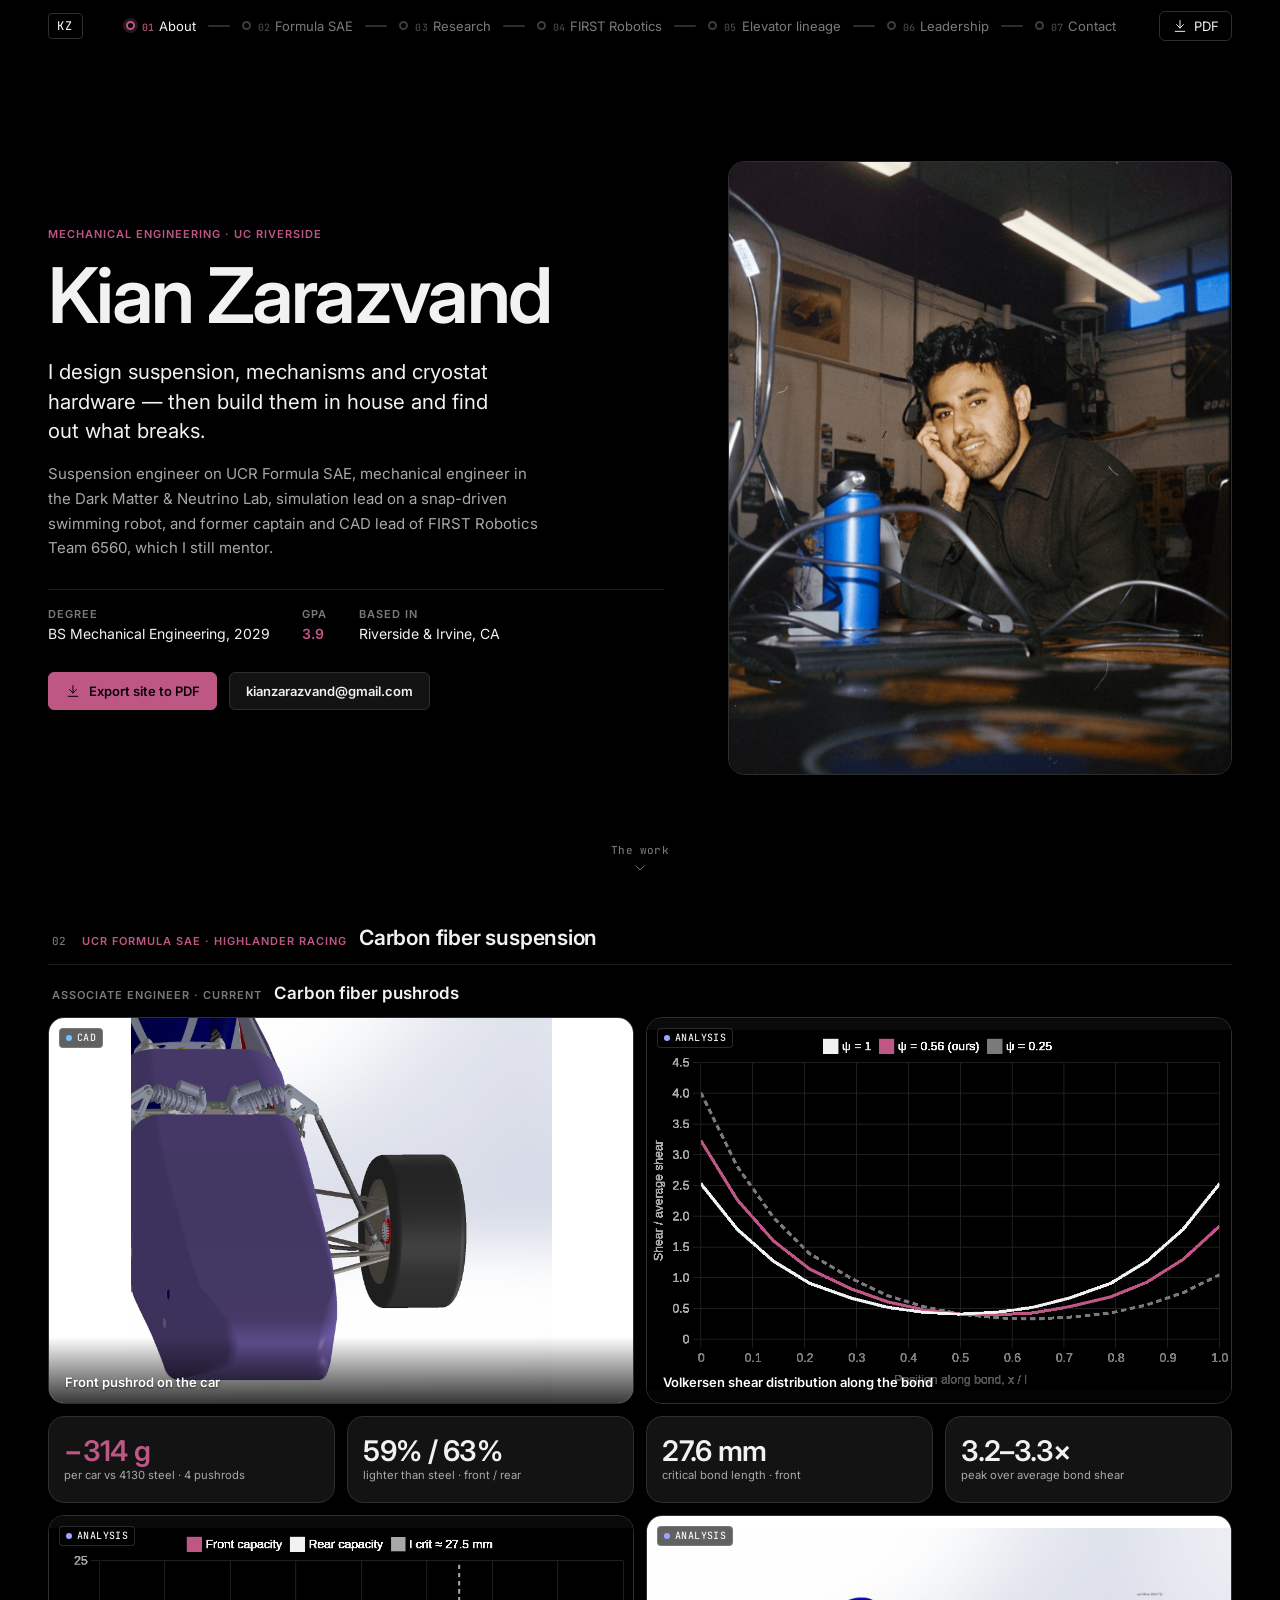
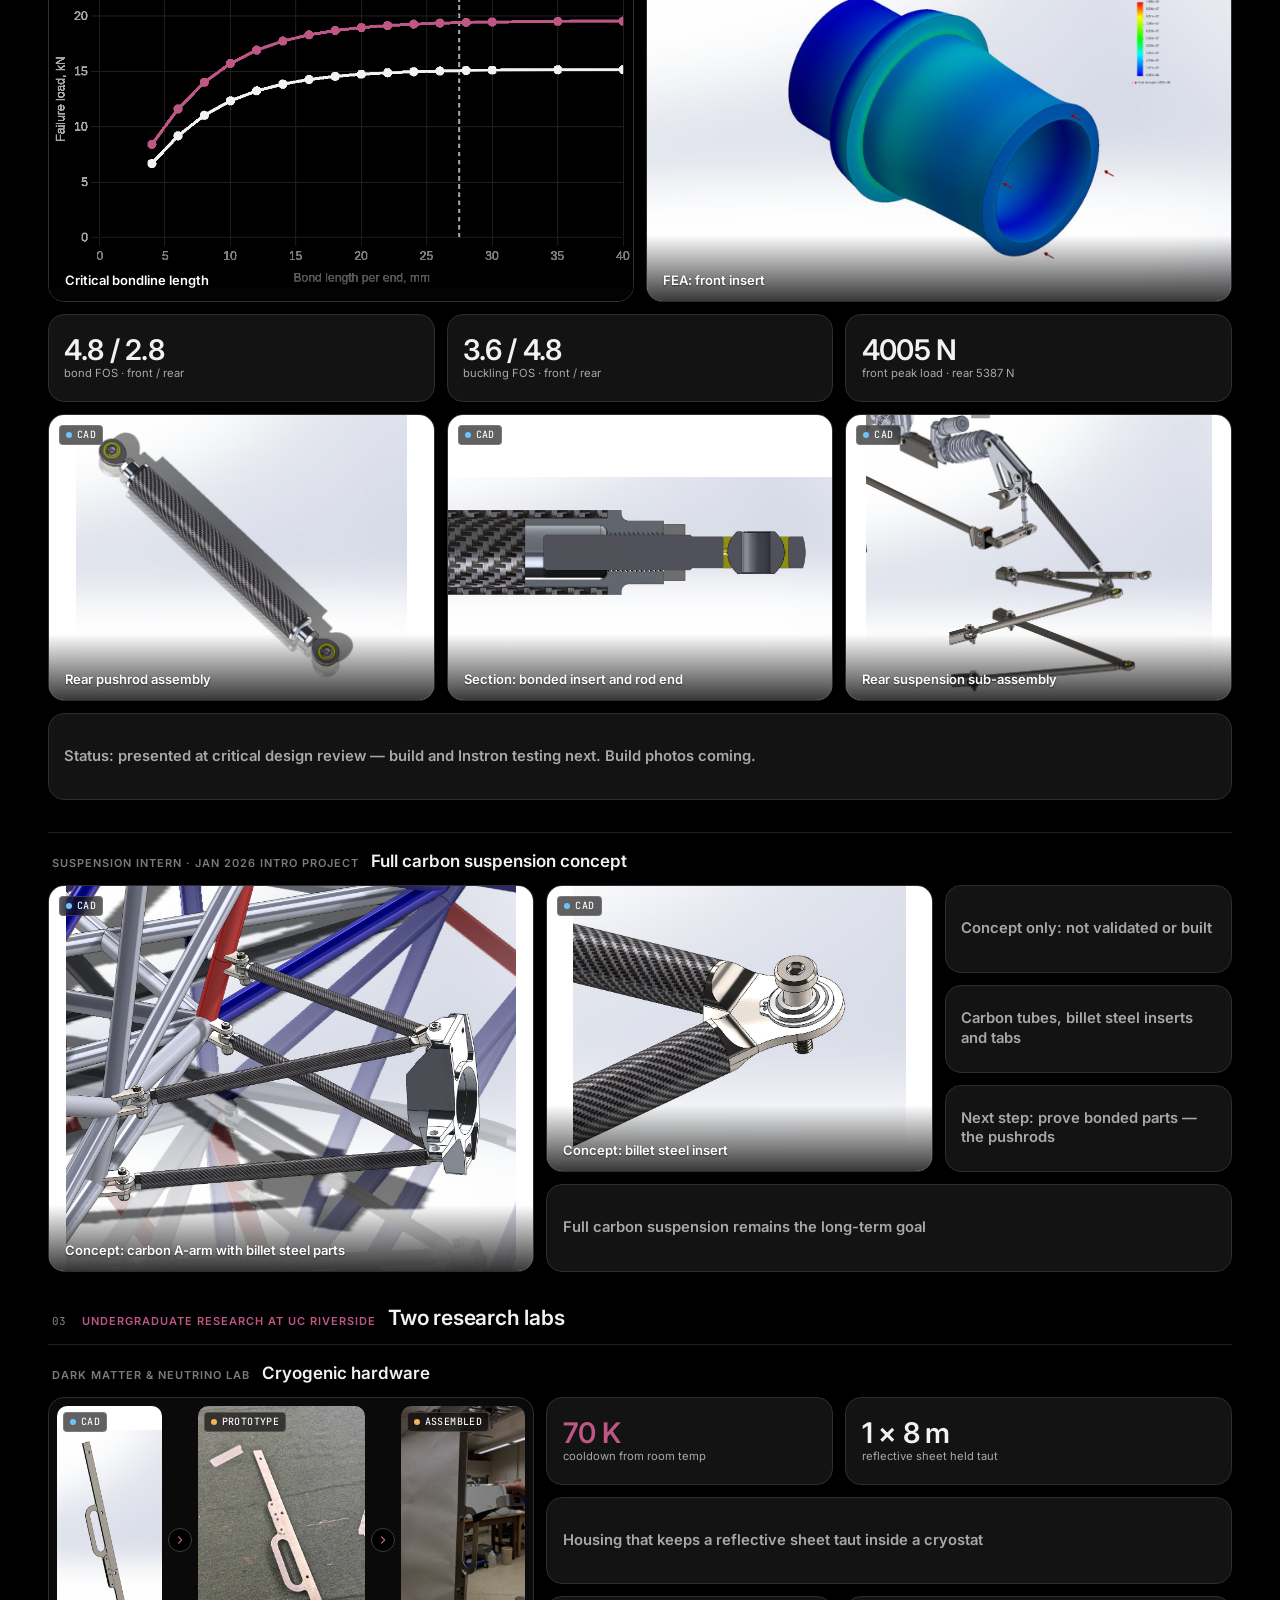
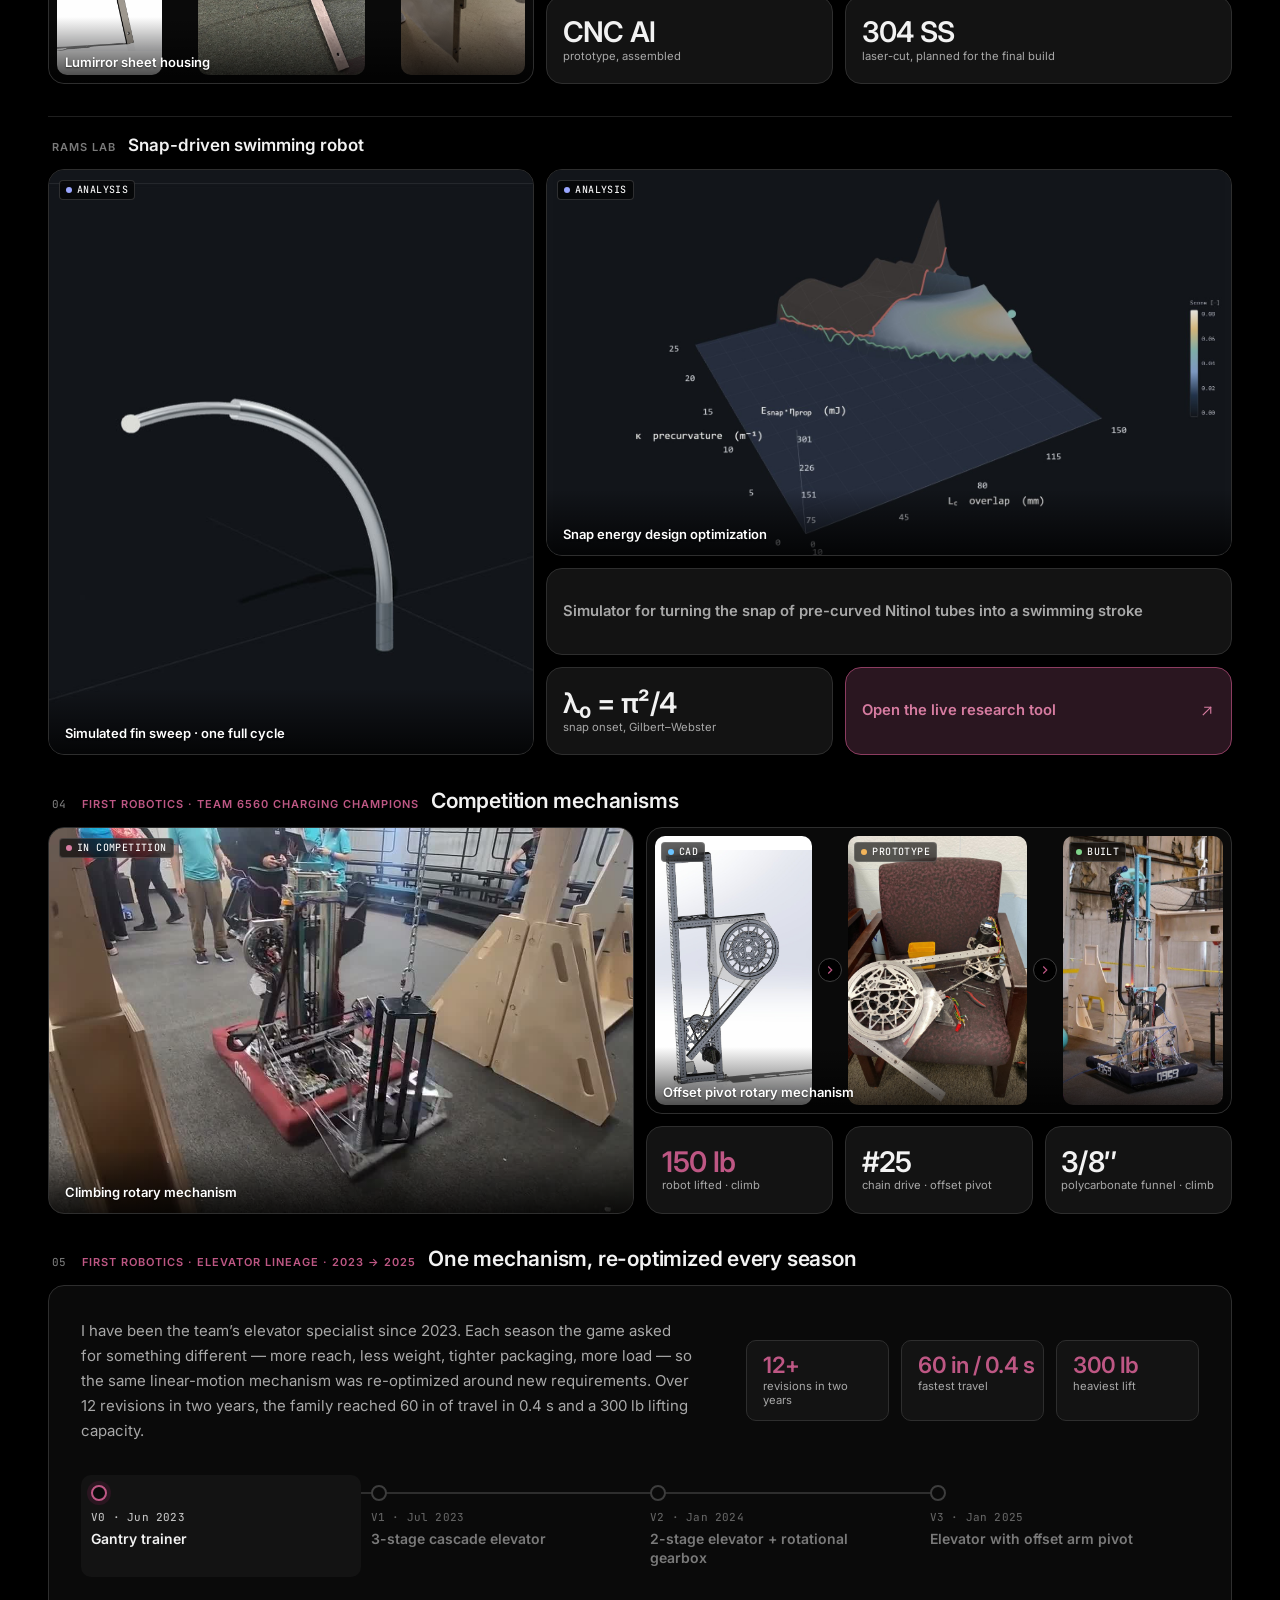
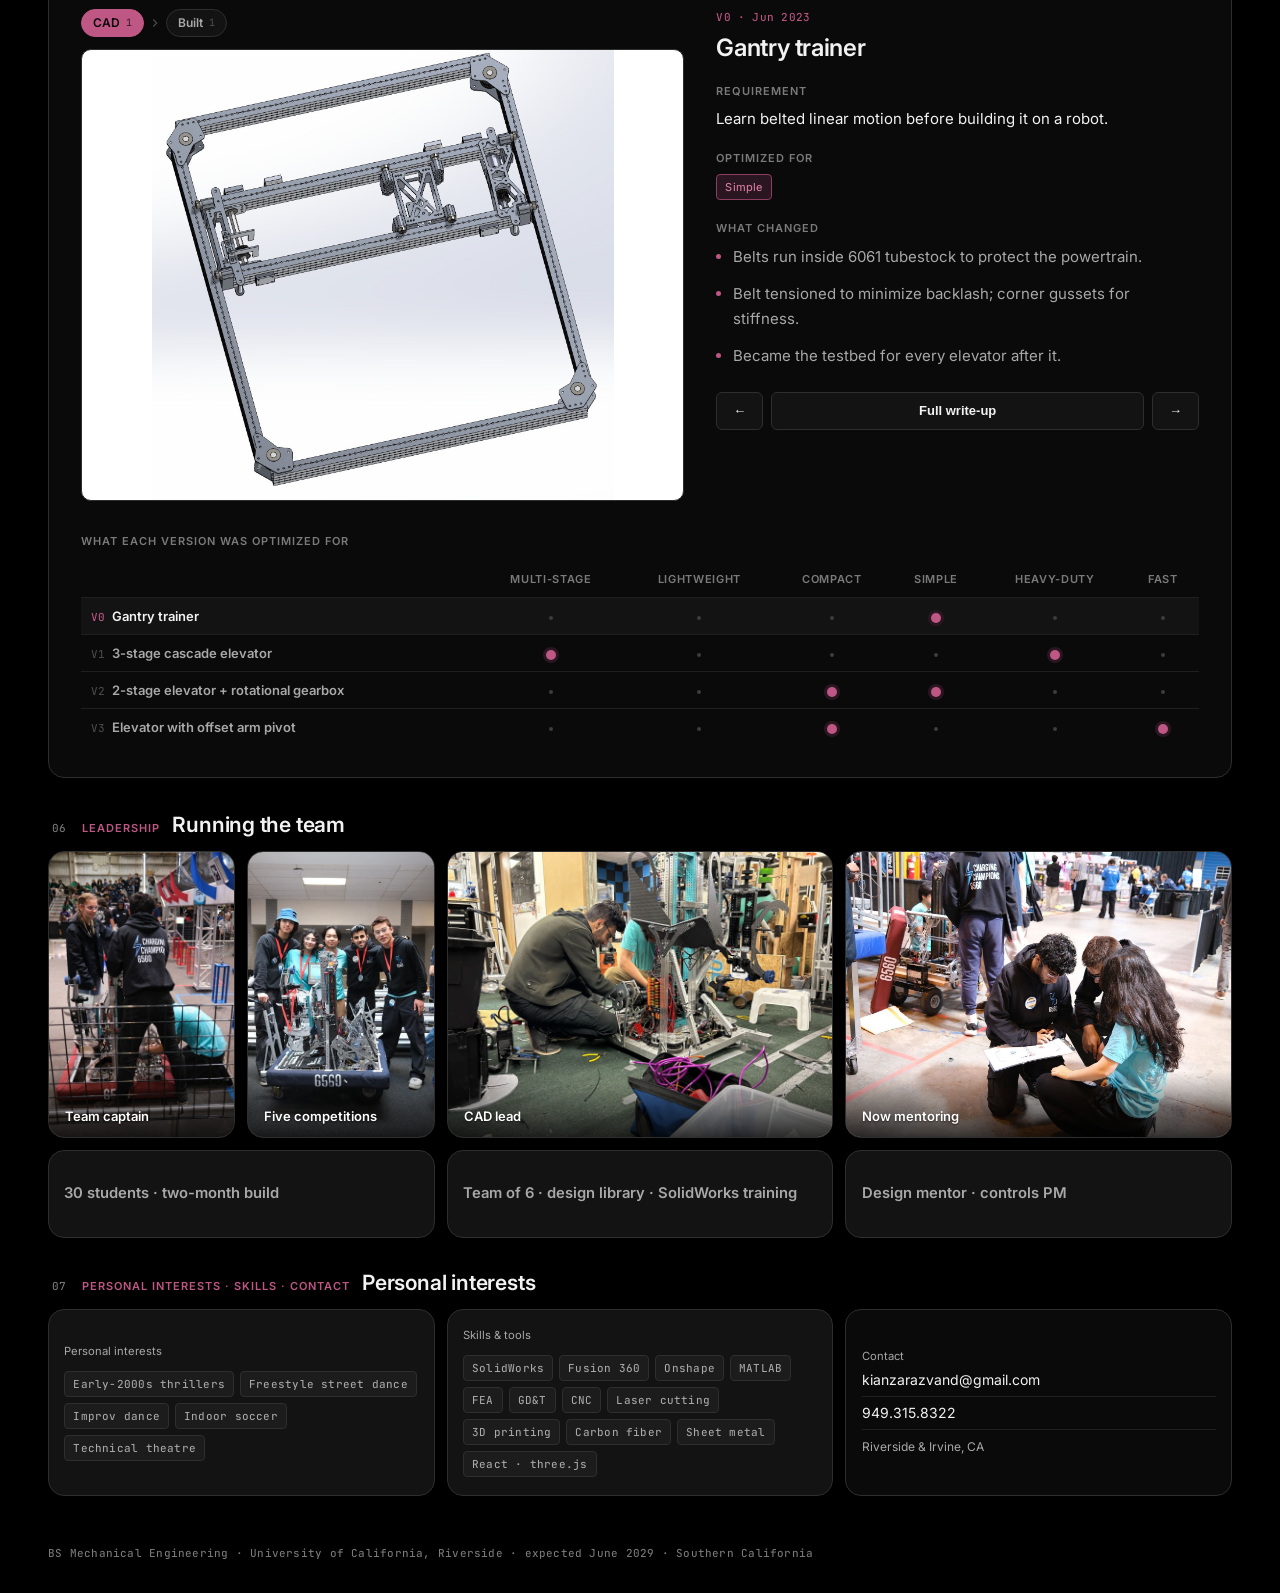
==== commit 1d77ed5d: "Apple-design pass: origin-aware interruptible modal, materials, scroll-edge nav, transparency/contra" ====
--- a/index.html
+++ b/index.html
@@ -13,7 +13,7 @@
 <link rel="preconnect" href="https://fonts.googleapis.com">
 <link rel="preconnect" href="https://fonts.gstatic.com" crossorigin>
 <link rel="stylesheet" href="https://fonts.googleapis.com/css2?family=Inter:wght@400;450;600&family=JetBrains+Mono:wght@400;450&display=swap">
-<link rel="stylesheet" href="styles.css?v=18">
+<link rel="stylesheet" href="styles.css?v=20">
 </head>
 <body>
 
@@ -89,7 +89,7 @@
   </div>
 </div>
 
-<script src="data.js?v=18"></script>
-<script src="script.js?v=18"></script>
+<script src="data.js?v=20"></script>
+<script src="script.js?v=20"></script>
 </body>
 </html>
--- a/styles.css
+++ b/styles.css
@@ -1,5 +1,7 @@
 /* Vault — design tokens */
 :root {
+  --ease-out: cubic-bezier(0.23, 1, 0.32, 1); /* strong ease-out for UI */
+  --ease-in-out: cubic-bezier(0.77, 0, 0.175, 1);
   --bg-000: #000000;
   --bg-100: #0a0a0a;
   --bg-200: #131313;
@@ -92,11 +94,14 @@
   align-items: center;
   gap: var(--space-5);
   padding: 0 var(--space-8);
-  background: rgba(0, 0, 0, 0.82);
-  backdrop-filter: blur(12px);
-  -webkit-backdrop-filter: blur(12px);
-  border-bottom: 1px solid var(--line-100);
-}
+  background: rgba(0, 0, 0, 0.72);
+  backdrop-filter: blur(20px) saturate(180%);
+  -webkit-backdrop-filter: blur(20px) saturate(180%);
+  border-bottom: 1px solid transparent;
+  transition: border-color 200ms var(--ease-out), background-color 200ms var(--ease-out);
+}
+/* Scroll edge effect: a separating edge only once content actually slides under the bar. */
+.nav--scrolled { border-bottom-color: var(--line-100); }
 .nav__brand {
   color: var(--ink-100);
   text-decoration: none;
@@ -118,7 +123,7 @@
   padding: var(--space-1) var(--space-3);
   border-radius: var(--radius-md);
   white-space: nowrap;
-  transition: background 120ms ease-out, color 120ms ease-out;
+  transition: background 120ms var(--ease-out), color 120ms var(--ease-out);
 }
 @media (hover: hover) and (pointer: fine) { .nav__link:hover { color: var(--ink-100); background: var(--bg-300); } }
 .nav__link[aria-current="true"] { color: var(--ink-100); background: var(--bg-200); }
@@ -208,7 +213,7 @@
   border: 1px solid var(--line-200);
   border-radius: var(--radius-md);
   background: var(--bg-200);
-  transition: background 120ms ease-out, border-color 120ms ease-out;
+  transition: background 120ms var(--ease-out), border-color 120ms var(--ease-out);
 }
 @media (hover: hover) and (pointer: fine) { .btn:hover { color: var(--ink-100); background: var(--bg-300); border-color: var(--line-300); } }
 .btn--accent { background: var(--accent-100); border-color: var(--accent-100); color: var(--on-accent); }
@@ -250,7 +255,7 @@
   margin: 0 8px;
   border-radius: 2px;
   background: var(--line-200);
-  transition: background 200ms ease-out;
+  transition: background 200ms var(--ease-out);
 }
 .route__stops li.is-passed + li.is-passed::before { background: var(--accent-100); }
 .route__stop {
@@ -262,7 +267,7 @@
   color: var(--ink-300);
   text-decoration: none;
   white-space: nowrap;
-  transition: color 160ms ease-out;
+  transition: color 160ms var(--ease-out);
 }
 @media (hover: hover) and (pointer: fine) { .route__stop:hover { color: var(--ink-100); } }
 .route__dot {
@@ -272,7 +277,7 @@
   border-radius: var(--radius-full);
   border: 2px solid var(--line-300);
   background: var(--bg-000);
-  transition: border-color 160ms ease-out, background 160ms ease-out, box-shadow 160ms ease-out;
+  transition: border-color 160ms var(--ease-out), background 160ms var(--ease-out), box-shadow 160ms var(--ease-out);
 }
 .is-passed .route__dot { border-color: var(--accent-100); background: var(--accent-100); }
 .route__stop[aria-current] { color: var(--ink-100); }
@@ -325,7 +330,7 @@
   text-align: left;
   padding: 0;
   margin: 0;
-  transition: border-color 120ms ease-out, transform 160ms ease-out;
+  transition: border-color 120ms var(--ease-out), transform 160ms var(--ease-out);
 }
 button.tile { cursor: pointer; }
 @media (hover: hover) and (pointer: fine) { button.tile:hover { border-color: var(--line-300); transform: translateY(-1px); } }
@@ -467,6 +472,8 @@
   z-index: 50;
 }
 .scrim[hidden] { display: none; }
+.scrim { animation: scrim-in 200ms var(--ease-out); }
+@keyframes scrim-in { from { opacity: 0; } }
 
 .sheet {
   position: relative;
@@ -480,15 +487,18 @@
   border-radius: var(--radius-xl);
   box-shadow: var(--shadow-pop);
   padding: 40px;
-  animation: pop 200ms ease-out;
-}
+  animation: pop 240ms var(--ease-out);
+  transform-origin: center;
+}
+@keyframes fade { from { opacity: 0; } }
 @keyframes pop {
-  from { opacity: 0; transform: translateY(4px); }
+  from { opacity: 0; transform: translateY(6px) scale(0.97); }
   to { opacity: 1; transform: none; }
 }
 @media (prefers-reduced-motion: reduce) {
   html { scroll-behavior: auto; }
-  .sheet { animation: none; }
+  .sheet { animation: fade 160ms ease; } /* keep the fade, drop the movement */
+  .scrim { animation: none; }
   .tile, .nav__link, .route__dot, .route__stop, .route__stops li::before { transition: none; }
   .intro__scroll .icon { animation: none; }
 }
@@ -534,7 +544,7 @@
   overflow: hidden;
   cursor: pointer;
   opacity: 0.6;
-  transition: opacity 120ms ease-out, border-color 120ms ease-out;
+  transition: opacity 120ms var(--ease-out), border-color 120ms var(--ease-out);
 }
 .thumb img { width: 100%; height: 100%; object-fit: cover; display: block; }
 .thumb .media__play { width: 24px; height: 24px; padding: 6px 4px 6px 7px; }
@@ -740,7 +750,7 @@
   border: 2px solid var(--line-300);
   background: var(--bg-100);
   margin-bottom: 4px;
-  transition: background 160ms ease-out, border-color 160ms ease-out, box-shadow 160ms ease-out;
+  transition: background 160ms var(--ease-out), border-color 160ms var(--ease-out), box-shadow 160ms var(--ease-out);
 }
 .is-passed .lineage__dot { border-color: var(--accent-100); background: var(--accent-100); }
 .lineage__node[aria-selected="true"] { color: var(--ink-100); background: var(--bg-200); }
@@ -800,7 +810,7 @@
 .lineage__matrix tbody th { text-align: left; font-weight: 600; color: var(--ink-200); white-space: nowrap; }
 .lineage__matrix tbody th .mono { color: var(--ink-400); margin-right: 4px; }
 .lineage__matrix td { text-align: center; }
-.lineage__matrix tbody tr { cursor: pointer; transition: background 120ms ease-out; }
+.lineage__matrix tbody tr { cursor: pointer; transition: background 120ms var(--ease-out); }
 @media (hover: hover) and (pointer: fine) { .lineage__matrix tbody tr:hover { background: var(--bg-200); } }
 .lineage__matrix tbody tr.is-active { background: var(--bg-200); }
 .lineage__matrix tbody tr.is-active th { color: var(--ink-100); }
@@ -899,7 +909,7 @@
 button.tile img, button.tile video, .thumb img { -webkit-touch-callout: none; }
 
 /* Press feedback on finger-down, for every input type. */
-.btn, .nav__cta, .sheet__close, .thumb, .lineage__stage, a.tile--link { transition: transform 120ms ease-out, background-color 120ms ease-out, border-color 120ms ease-out; }
+.btn, .nav__cta, .sheet__close, .thumb, .lineage__stage, a.tile--link { transition: transform 120ms var(--ease-out), background-color 120ms var(--ease-out), border-color 120ms var(--ease-out); }
 button.tile:active, a.tile--link:active { transform: scale(0.985); border-color: var(--line-300); }
 .btn:active, .nav__cta:active, .sheet__close:active, .lineage__stage:active { transform: scale(0.97); background: var(--bg-300); }
 .btn--accent:active { background: var(--accent-200); }
@@ -928,3 +938,15 @@
   .scrim { padding-bottom: max(var(--space-3), env(safe-area-inset-bottom, 0px)); padding-top: max(var(--space-3), env(safe-area-inset-top, 0px)); }
   .sheet { padding-bottom: calc(var(--space-5) + env(safe-area-inset-bottom, 0px)); }
 }
+
+/* ---------- Materials & accessibility (apple-design) ---------- */
+/* Dim to focus: the modal pushes the page back with a light blur, not just a dark wash. */
+.scrim { backdrop-filter: blur(6px); -webkit-backdrop-filter: blur(6px); }
+@media (prefers-reduced-transparency: reduce) {
+  .nav { background: #000; backdrop-filter: none; -webkit-backdrop-filter: none; }
+  .scrim { background: rgba(0, 0, 0, 0.9); backdrop-filter: none; -webkit-backdrop-filter: none; }
+}
+@media (prefers-contrast: more) {
+  .nav { background: #000; border-bottom-color: var(--line-300); }
+  .tile, .sheet { border-color: var(--line-300); }
+}
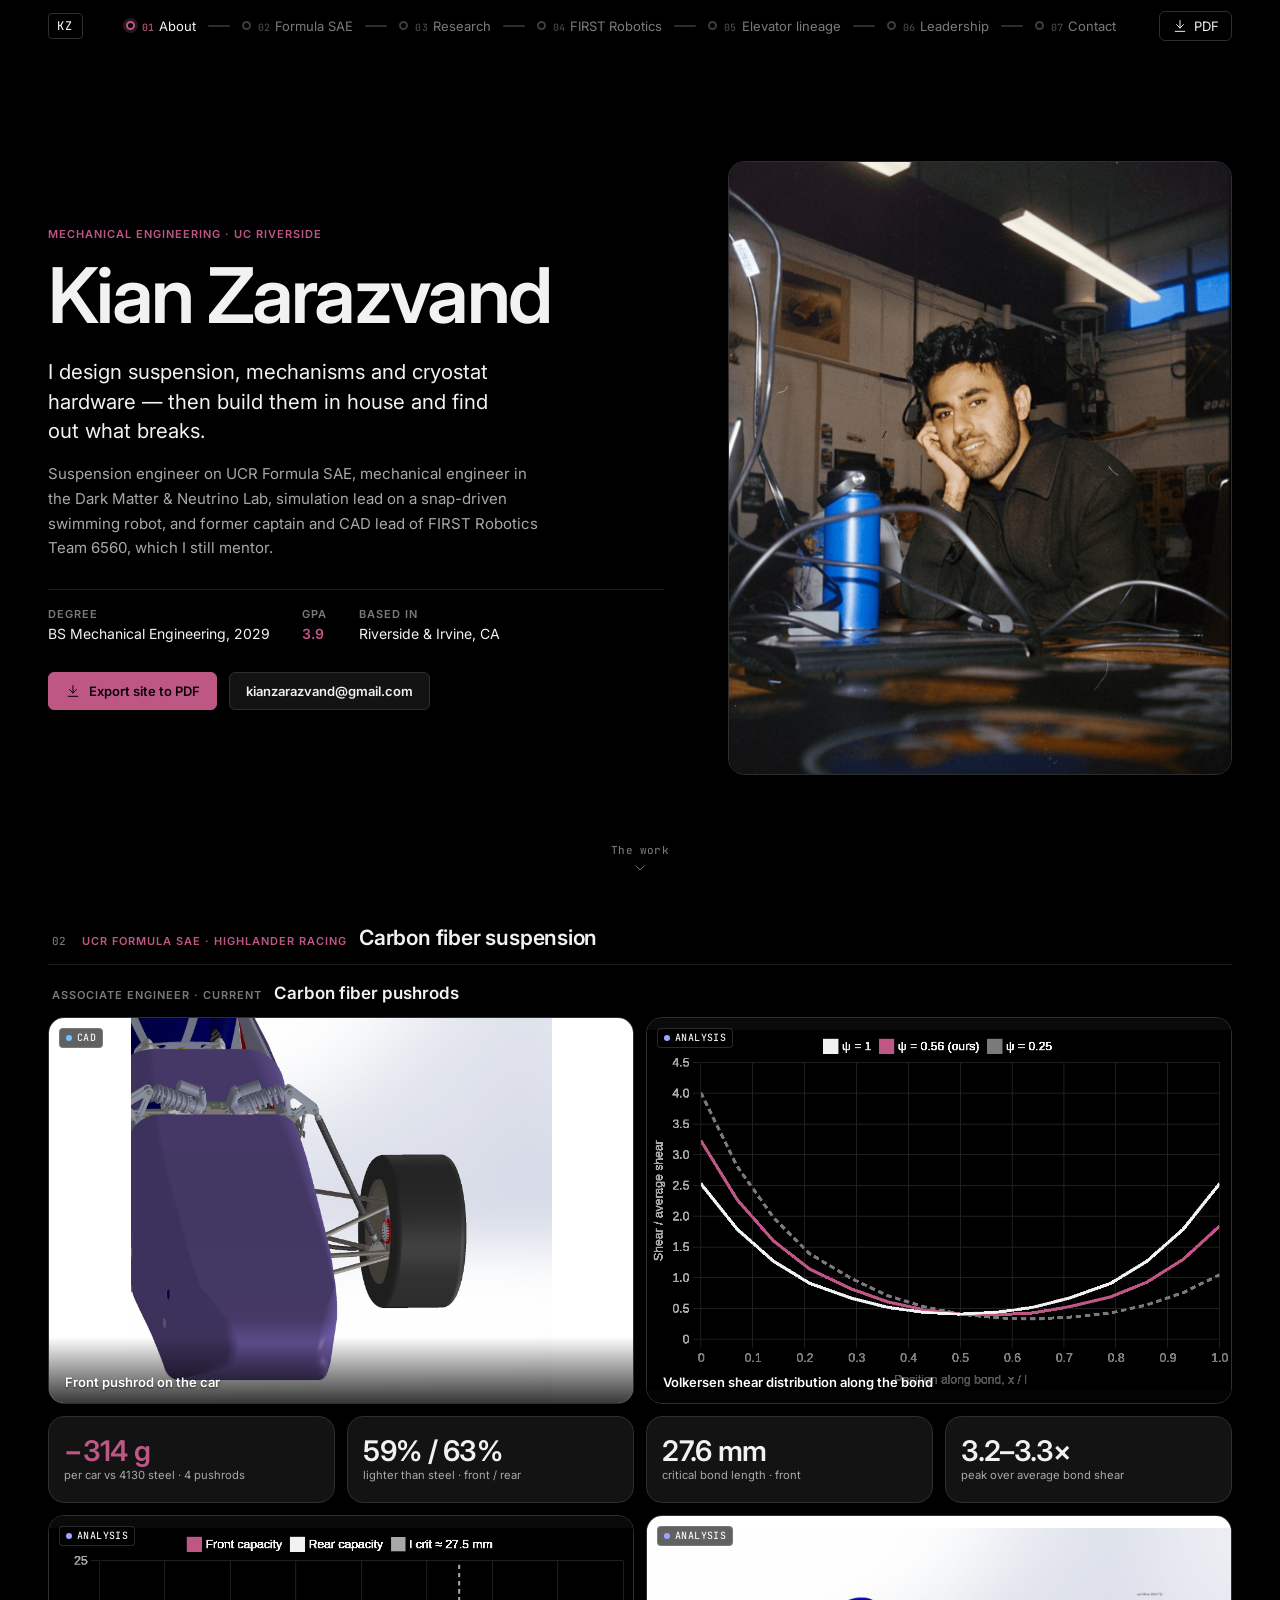
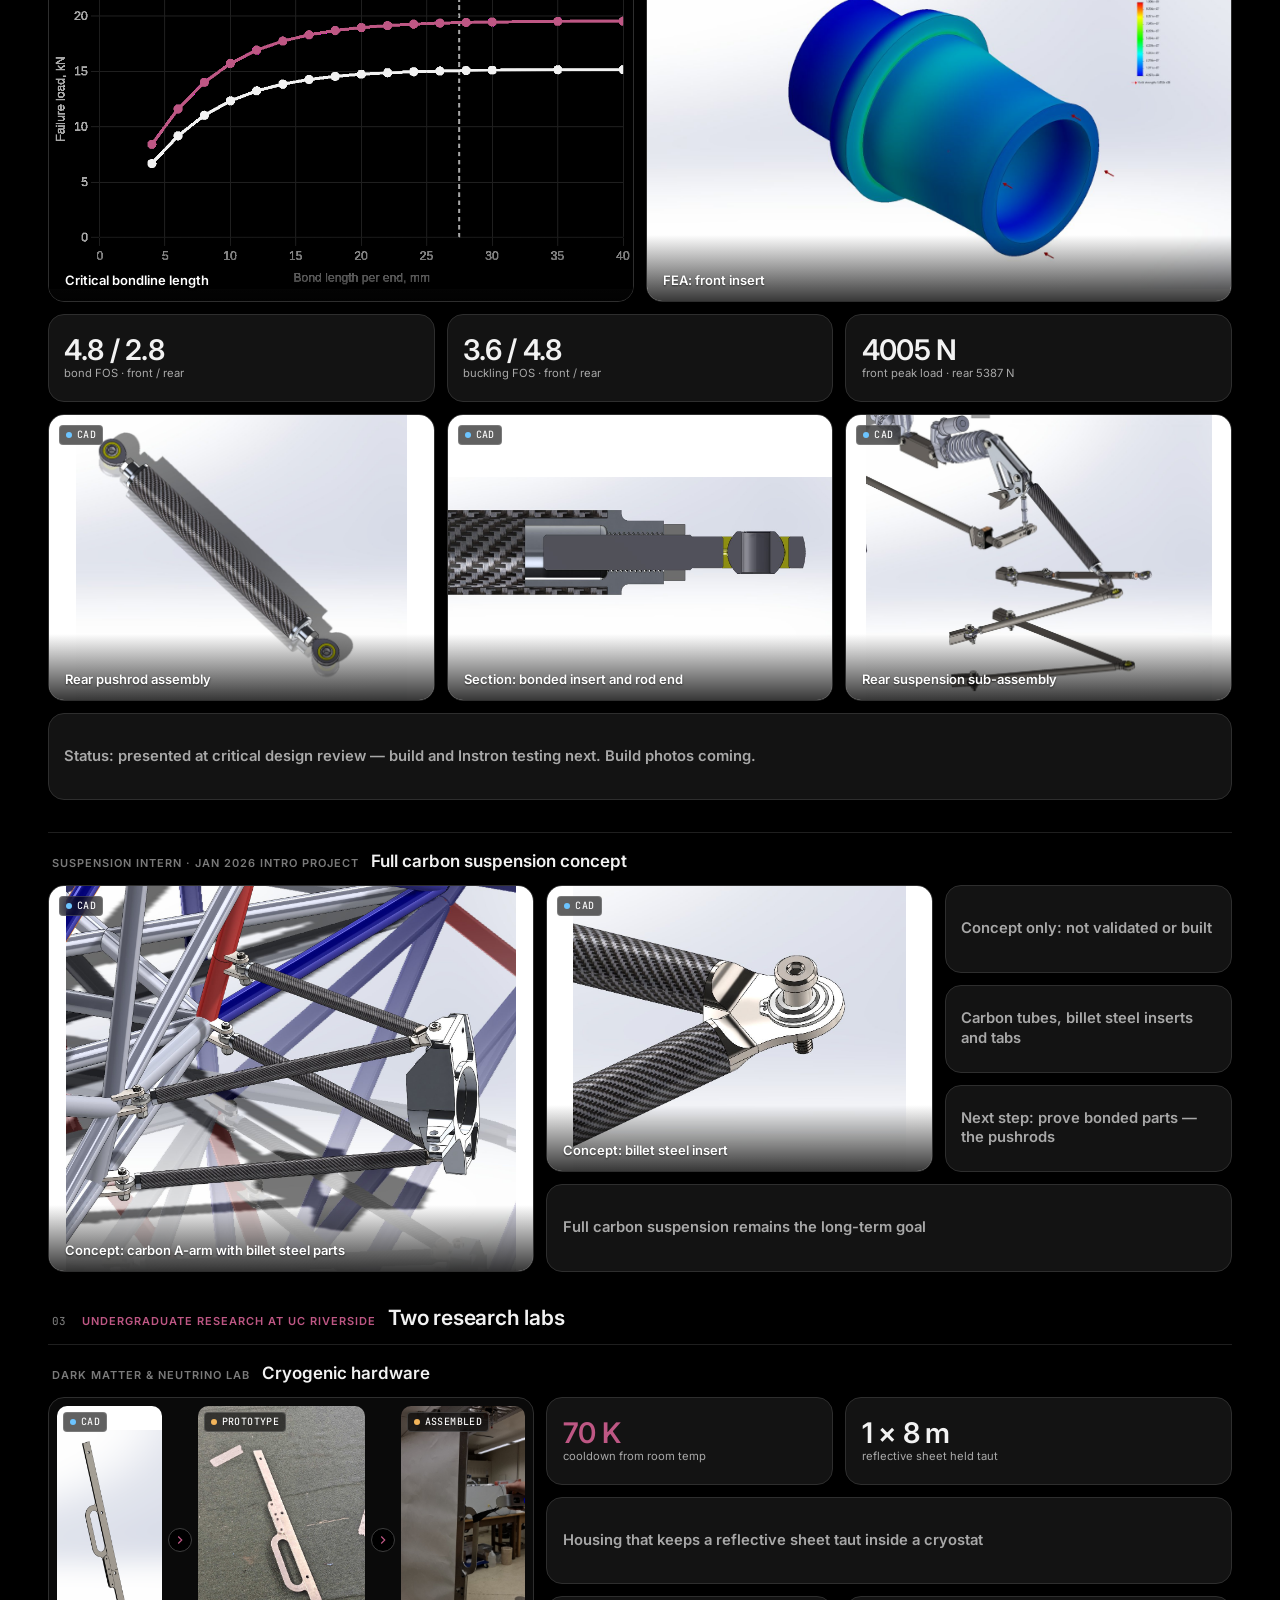
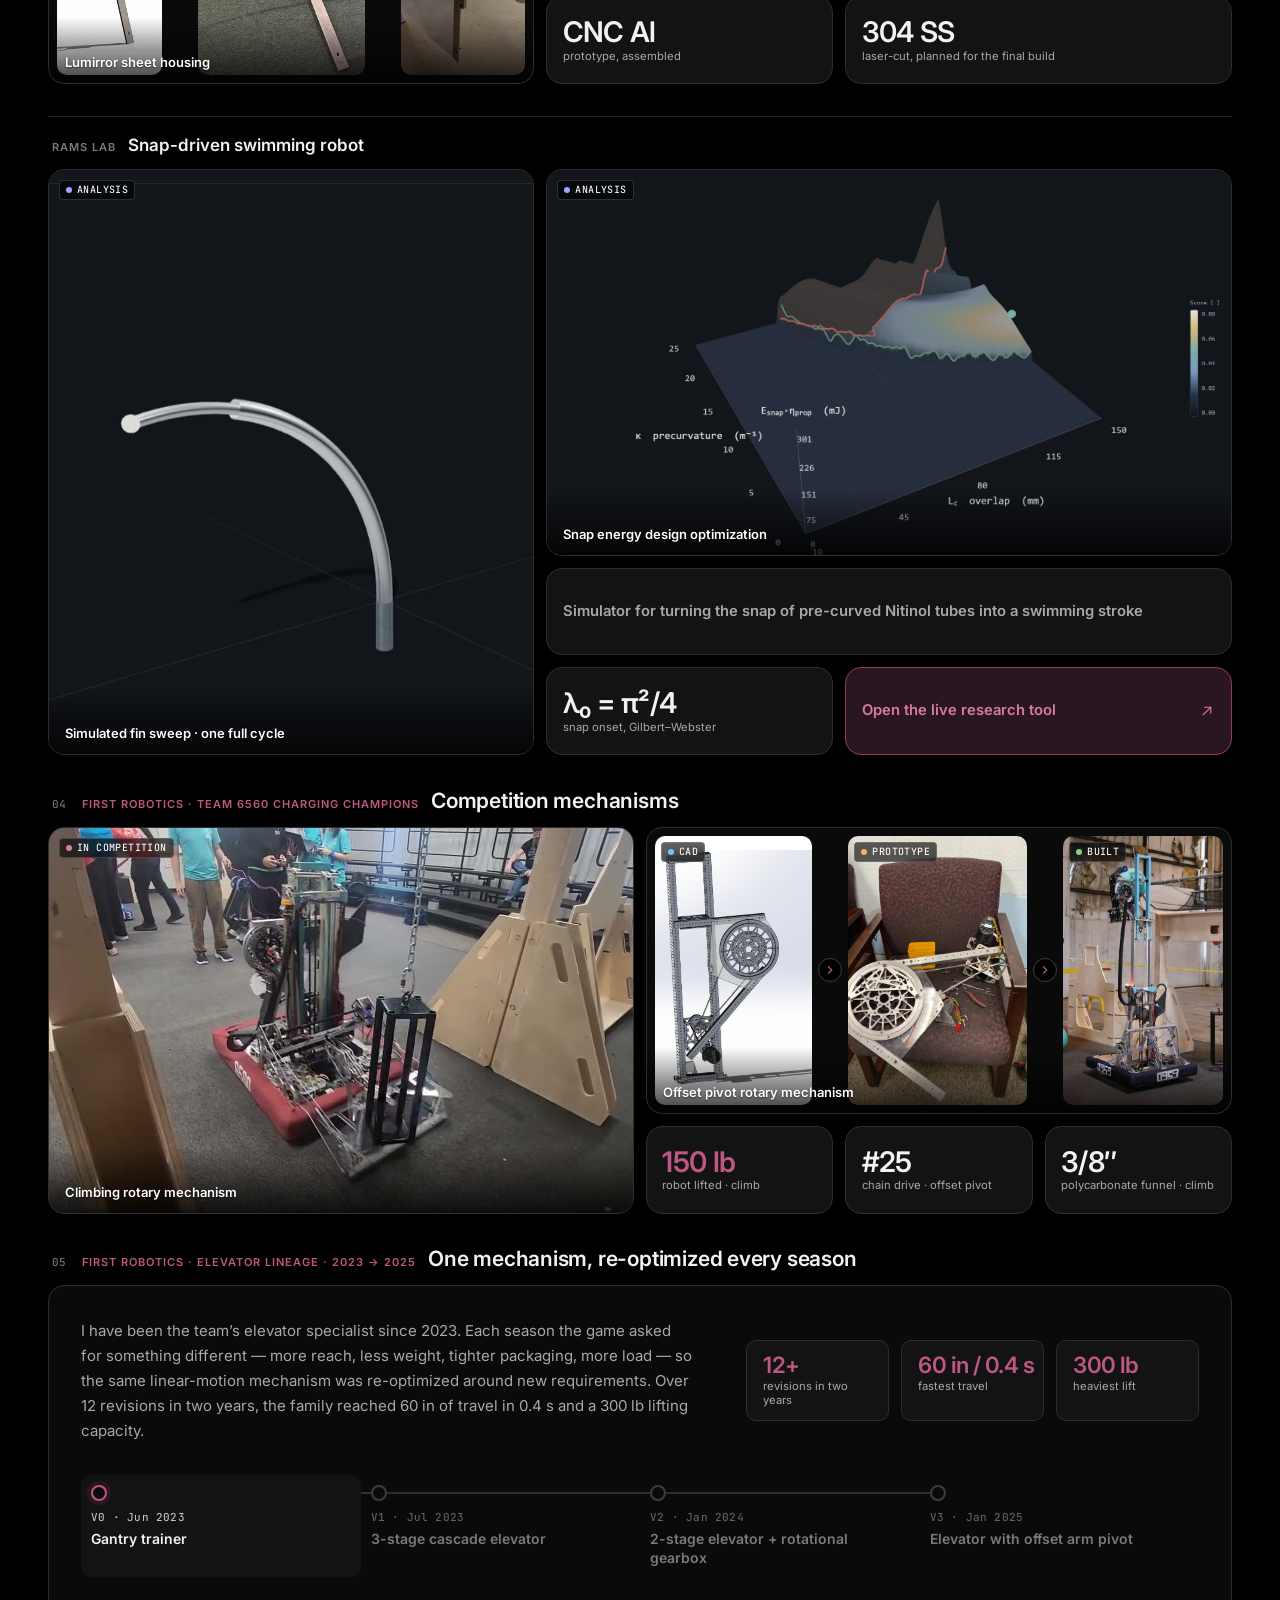
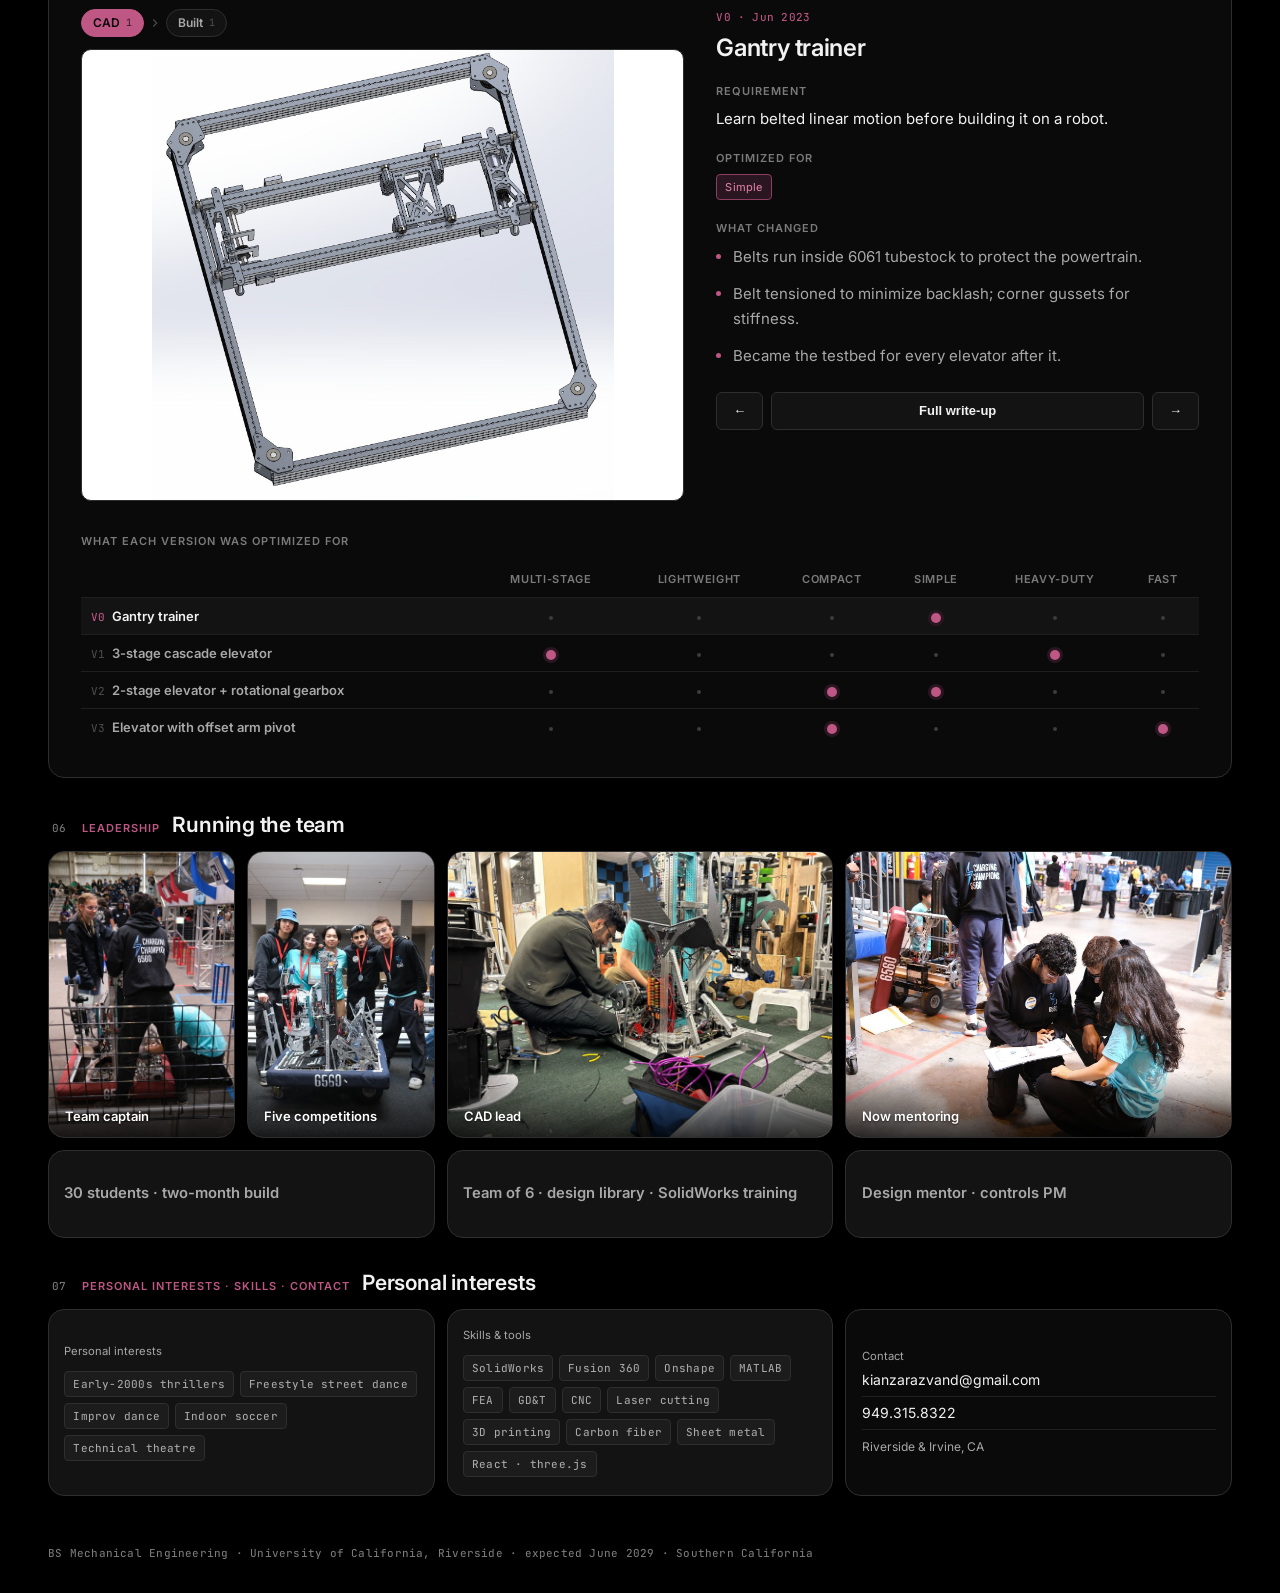
==== commit 570dbe5b: "Emil design-eng, break-ui and animation-performance pass: centered modal, lighter nav blur, 320px ov" ====
--- a/index.html
+++ b/index.html
@@ -13,7 +13,7 @@
 <link rel="preconnect" href="https://fonts.googleapis.com">
 <link rel="preconnect" href="https://fonts.gstatic.com" crossorigin>
 <link rel="stylesheet" href="https://fonts.googleapis.com/css2?family=Inter:wght@400;450;600&family=JetBrains+Mono:wght@400;450&display=swap">
-<link rel="stylesheet" href="styles.css?v=20">
+<link rel="stylesheet" href="styles.css?v=21">
 </head>
 <body>
 
@@ -89,7 +89,7 @@
   </div>
 </div>
 
-<script src="data.js?v=20"></script>
-<script src="script.js?v=20"></script>
+<script src="data.js?v=21"></script>
+<script src="script.js?v=21"></script>
 </body>
 </html>
--- a/styles.css
+++ b/styles.css
@@ -95,8 +95,8 @@
   gap: var(--space-5);
   padding: 0 var(--space-8);
   background: rgba(0, 0, 0, 0.72);
-  backdrop-filter: blur(20px) saturate(180%);
-  -webkit-backdrop-filter: blur(20px) saturate(180%);
+  backdrop-filter: blur(16px) saturate(180%);
+  -webkit-backdrop-filter: blur(16px) saturate(180%);
   border-bottom: 1px solid transparent;
   transition: border-color 200ms var(--ease-out), background-color 200ms var(--ease-out);
 }
@@ -950,3 +950,11 @@
   .nav { background: #000; border-bottom-color: var(--line-300); }
   .tile, .sheet { border-color: var(--line-300); }
 }
+
+/* ---------- Narrow-phone breaks (break-ui at 320px) ---------- */
+/* Stage chip in a narrow process step: truncate instead of clipping mid-glyph. */
+.process__step .stage { max-width: calc(100% - 12px); overflow: hidden; text-overflow: ellipsis; white-space: nowrap; }
+@media (max-width: 380px) {
+  /* Lineage stat figures like "60 in / 0.4 s" wrap rather than run out of their card. */
+  .lineage__stat .tile__figure { white-space: normal; overflow-wrap: anywhere; font-size: 15px; line-height: 19px; }
+}
